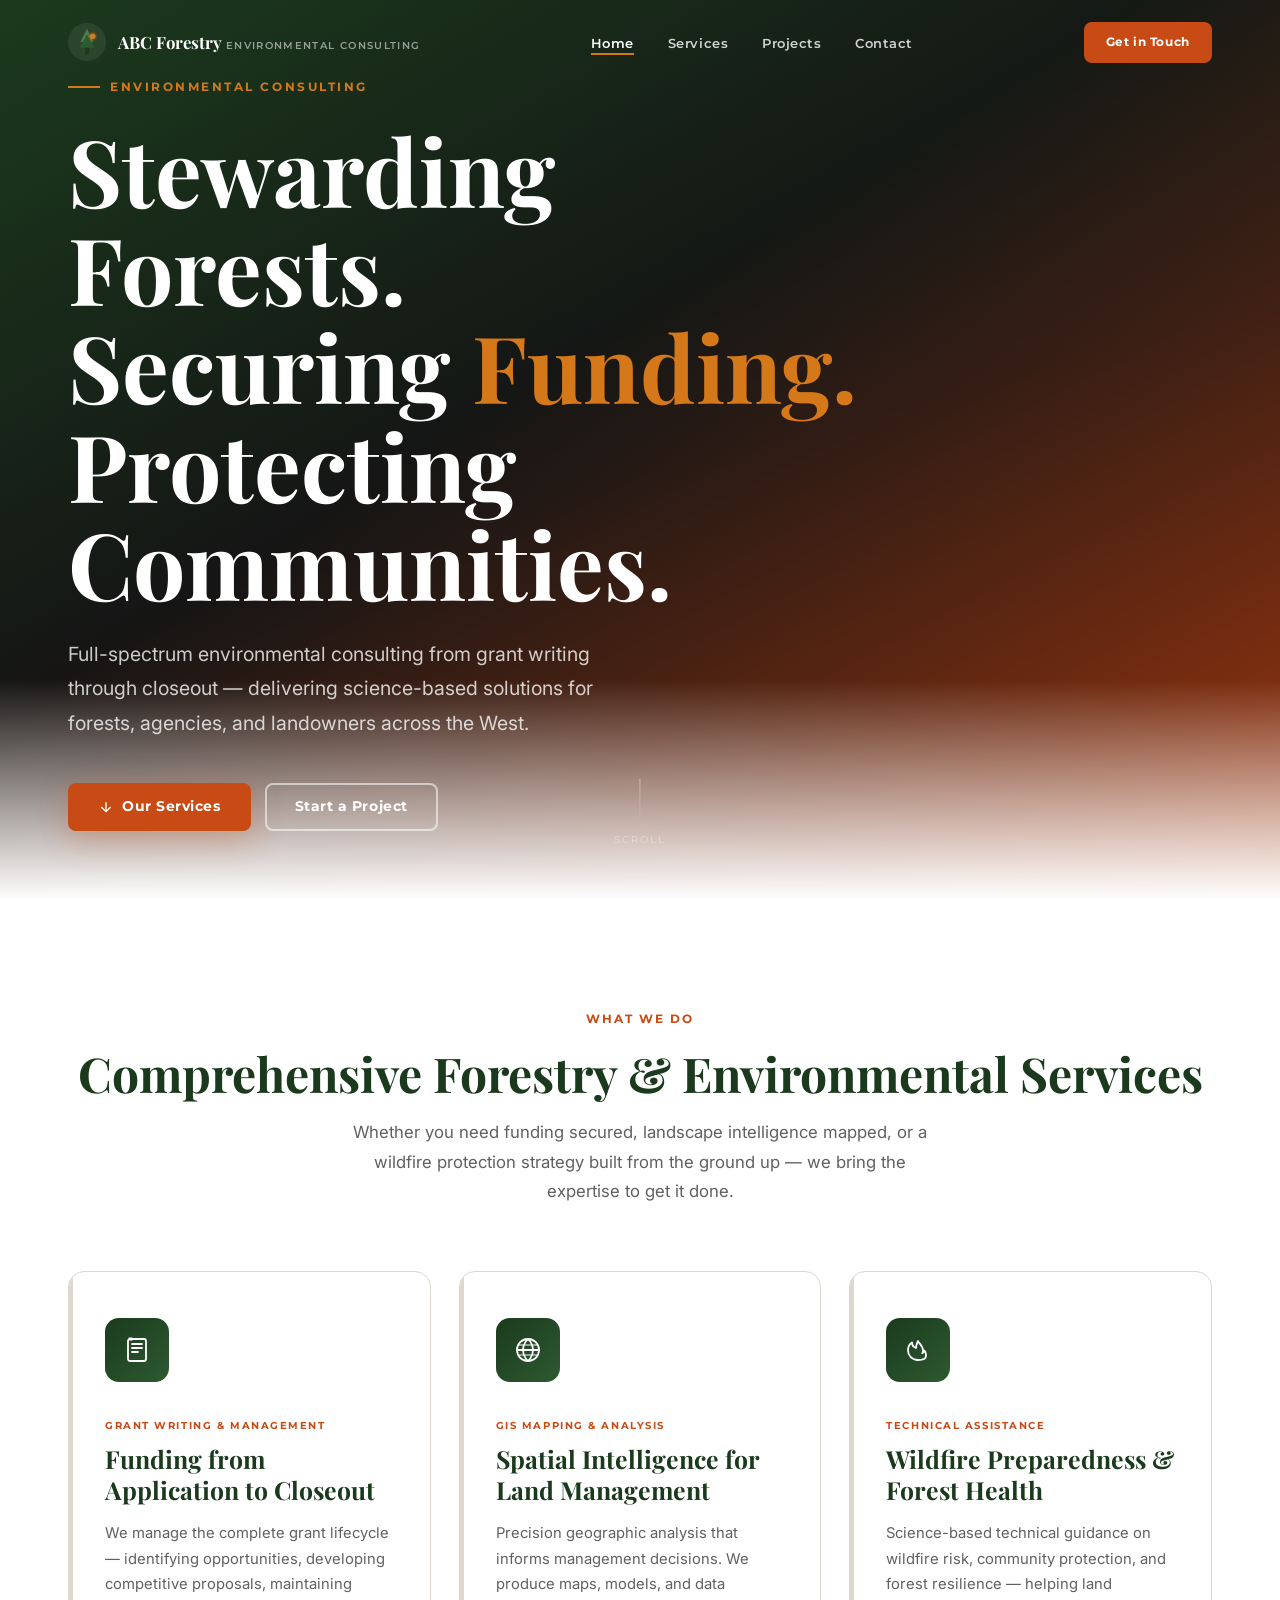
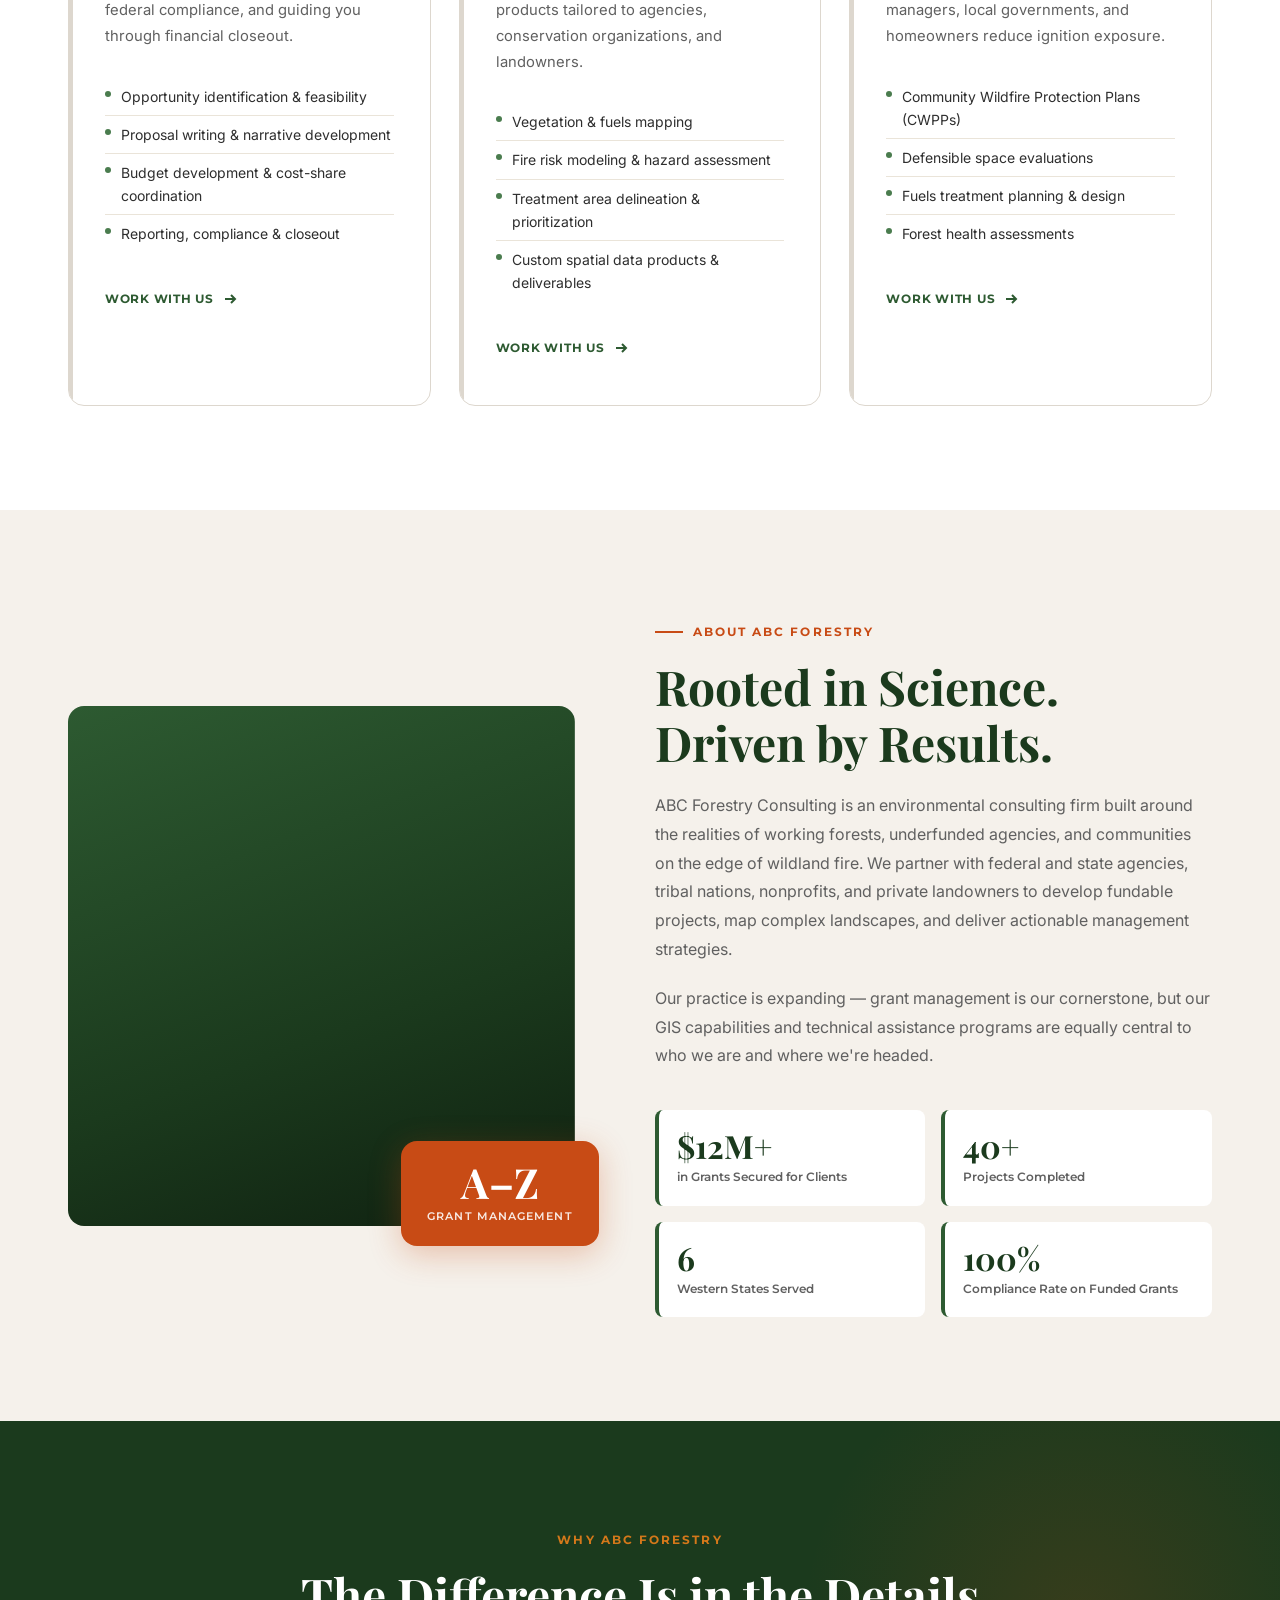
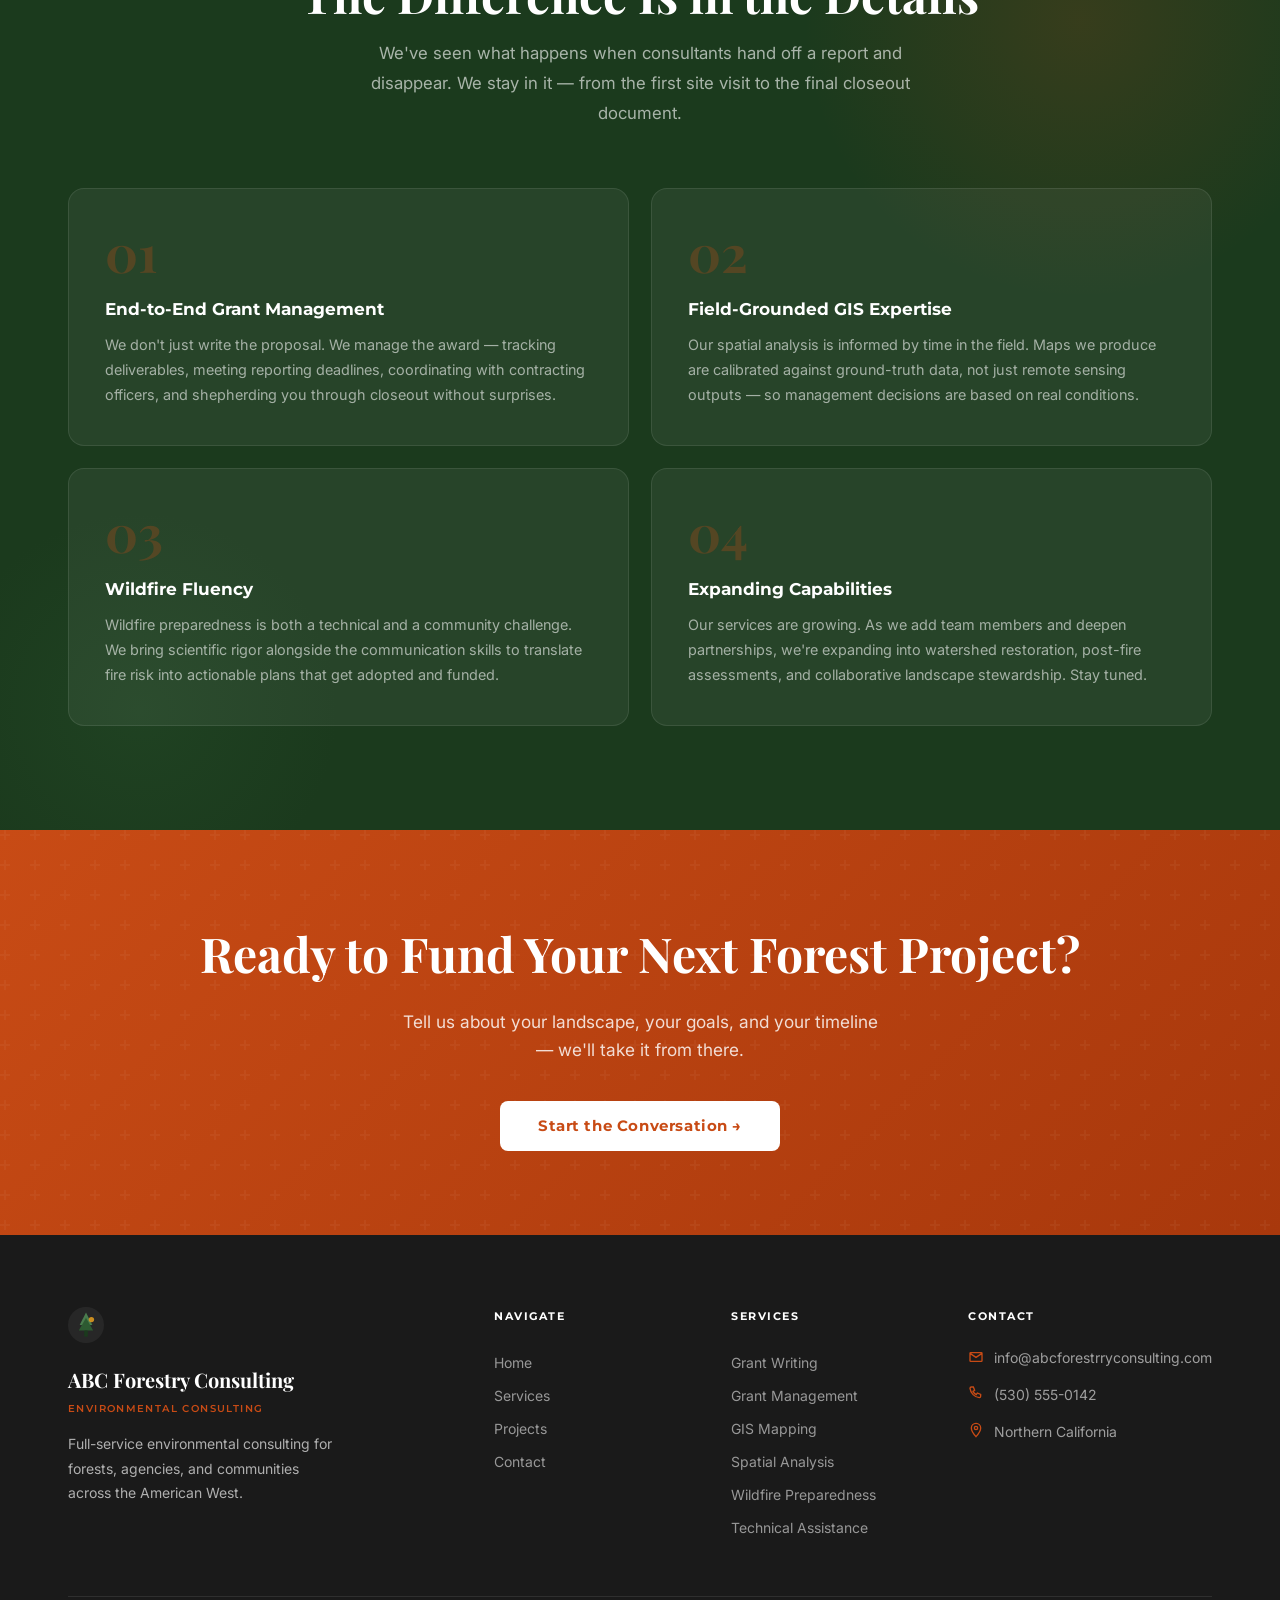
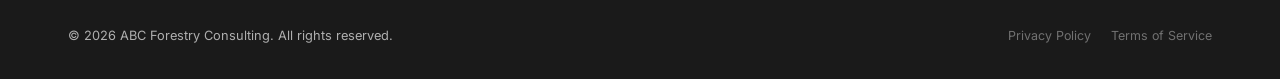
==== index.html @ c1113926 "Initial commit" ====
<!DOCTYPE html>
<html lang="en">
<head>
  <meta charset="UTF-8" />
  <meta name="viewport" content="width=device-width, initial-scale=1.0" />
  <title>ABC Forestry Consulting — Environmental Consulting & Grant Management</title>
  <meta name="description" content="Full-service environmental consulting specializing in grant writing and management, GIS mapping and analysis, and wildfire technical assistance." />
  <link rel="preconnect" href="https://fonts.googleapis.com" />
  <link rel="preconnect" href="https://fonts.gstatic.com" crossorigin />
  <link href="https://fonts.googleapis.com/css2?family=Playfair+Display:wght@700&family=Montserrat:wght@500;600;700&family=Inter:wght@400;500;600&display=swap" rel="stylesheet" />
  <link rel="stylesheet" href="css/styles.css" />
</head>
<body>

<!-- ===== NAVIGATION ===================================== -->
<nav class="nav" role="navigation" aria-label="Main navigation">
  <div class="container nav__inner">
    <a href="index.html" class="nav__logo" aria-label="ABC Forestry Consulting home">
      <svg class="nav__logo-icon" viewBox="0 0 40 40" fill="none" xmlns="http://www.w3.org/2000/svg" aria-hidden="true">
        <circle cx="20" cy="20" r="20" fill="rgba(255,255,255,0.08)"/>
        <!-- Tree -->
        <polygon points="20,6 27,20 13,20" fill="#4A7C4E"/>
        <polygon points="20,12 28,26 12,26" fill="#2D5A31"/>
        <rect x="18" y="26" width="4" height="7" rx="1" fill="#1B3A1D"/>
        <!-- Ember glow -->
        <circle cx="26" cy="14" r="3" fill="#E8A020" opacity="0.85"/>
        <circle cx="26" cy="14" r="5" fill="#C84B15" opacity="0.25"/>
      </svg>
      <div class="nav__logo-text">
        <span class="nav__logo-name">ABC Forestry</span>
        <span class="nav__logo-sub">Environmental Consulting</span>
      </div>
    </a>

    <ul class="nav__links" role="list">
      <li><a href="index.html" class="nav__link">Home</a></li>
      <li><a href="#services" class="nav__link">Services</a></li>
      <li><a href="projects.html" class="nav__link">Projects</a></li>
      <li><a href="contact.html" class="nav__link">Contact</a></li>
    </ul>

    <a href="contact.html" class="nav__cta">Get in Touch</a>

    <button class="nav__toggle" aria-label="Open menu" aria-expanded="false">
      <span></span><span></span><span></span>
    </button>
  </div>
</nav>

<!-- Mobile nav overlay -->
<div class="nav__mobile" role="dialog" aria-label="Mobile navigation">
  <button class="nav__mobile-close" aria-label="Close menu">&times;</button>
  <a href="index.html" class="nav__mobile-link">Home</a>
  <a href="#services" class="nav__mobile-link">Services</a>
  <a href="projects.html" class="nav__mobile-link">Projects</a>
  <a href="contact.html" class="nav__mobile-link">Contact</a>
  <a href="contact.html" class="btn btn-primary" style="margin-top:16px">Get in Touch</a>
</div>

<!-- ===== HERO =========================================== -->
<section class="hero" aria-label="Hero banner">
  <!--
    HERO IMAGE: Add your photo by updating .hero__bg in styles.css:
    background: linear-gradient(...overlay...), url('images/hero.jpg');
    background-size: cover; background-position: center;
  -->
  <div class="hero__bg" aria-hidden="true"></div>
  <div class="hero__particles" aria-hidden="true"></div>

  <div class="container">
    <div class="hero__content">
      <div class="hero__eyebrow">Environmental Consulting</div>
      <h1 class="hero__title">
        Stewarding Forests.<br>
        Securing <em>Funding.</em><br>
        Protecting Communities.
      </h1>
      <p class="hero__subtitle">
        Full-spectrum environmental consulting from grant writing through closeout — delivering science-based solutions for forests, agencies, and landowners across the West.
      </p>
      <div class="hero__actions">
        <a href="#services" class="btn btn-primary">
          <svg width="16" height="16" fill="none" stroke="currentColor" stroke-width="2" viewBox="0 0 24 24" aria-hidden="true"><path d="M12 5v14M5 12l7 7 7-7"/></svg>
          Our Services
        </a>
        <a href="contact.html" class="btn btn-ghost">Start a Project</a>
      </div>
    </div>
  </div>

  <div class="hero__fade" aria-hidden="true"></div>
  <div class="hero__scroll-hint" aria-hidden="true">
    <div class="hero__scroll-line"></div>
    Scroll
  </div>
</section>

<!-- ===== SERVICES ======================================= -->
<section class="services" id="services">
  <div class="container">
    <div class="services__header reveal">
      <div class="section-label">What We Do</div>
      <h2 class="section-title">Comprehensive Forestry &amp; Environmental Services</h2>
      <p class="section-subtitle">
        Whether you need funding secured, landscape intelligence mapped, or a wildfire protection strategy built from the ground up — we bring the expertise to get it done.
      </p>
    </div>

    <div class="services__grid">

      <!-- Card 1: Grant Writing -->
      <article class="service-card reveal reveal-d1">
        <div class="service-card__icon-wrap" aria-hidden="true">
          <!-- Document / scroll icon -->
          <svg viewBox="0 0 28 28" fill="none" stroke="currentColor" stroke-width="1.8" stroke-linecap="round" stroke-linejoin="round">
            <rect x="5" y="3" width="18" height="22" rx="2"/>
            <path d="M9 8h10M9 12h10M9 16h6"/>
            <path d="M5 3c0-1.1.9-2 2-2h2l2 2-2 2H7a2 2 0 01-2-2z" fill="currentColor" stroke="none" opacity="0.5"/>
          </svg>
        </div>
        <div class="service-card__tag">Grant Writing &amp; Management</div>
        <h3 class="service-card__title">Funding from Application to Closeout</h3>
        <p class="service-card__desc">
          We manage the complete grant lifecycle — identifying opportunities, developing competitive proposals, maintaining federal compliance, and guiding you through financial closeout.
        </p>
        <ul class="service-card__list" aria-label="Service capabilities">
          <li class="service-card__item"><span class="service-card__dot" aria-hidden="true"></span>Opportunity identification &amp; feasibility</li>
          <li class="service-card__item"><span class="service-card__dot" aria-hidden="true"></span>Proposal writing &amp; narrative development</li>
          <li class="service-card__item"><span class="service-card__dot" aria-hidden="true"></span>Budget development &amp; cost-share coordination</li>
          <li class="service-card__item"><span class="service-card__dot" aria-hidden="true"></span>Reporting, compliance &amp; closeout</li>
        </ul>
        <a href="contact.html" class="service-card__cta">
          Work With Us
          <svg viewBox="0 0 16 16" fill="none" stroke="currentColor" stroke-width="2" aria-hidden="true"><path d="M3 8h10M9 4l4 4-4 4"/></svg>
        </a>
      </article>

      <!-- Card 2: GIS Mapping -->
      <article class="service-card reveal reveal-d2">
        <div class="service-card__icon-wrap" aria-hidden="true">
          <!-- Map/globe icon -->
          <svg viewBox="0 0 28 28" fill="none" stroke="currentColor" stroke-width="1.8" stroke-linecap="round" stroke-linejoin="round">
            <circle cx="14" cy="14" r="11"/>
            <path d="M14 3c0 0-5 4-5 11s5 11 5 11M14 3c0 0 5 4 5 11s-5 11-5 11"/>
            <path d="M3 14h22"/>
            <path d="M4.5 9h19M4.5 19h19" opacity="0.5"/>
          </svg>
        </div>
        <div class="service-card__tag">GIS Mapping &amp; Analysis</div>
        <h3 class="service-card__title">Spatial Intelligence for Land Management</h3>
        <p class="service-card__desc">
          Precision geographic analysis that informs management decisions. We produce maps, models, and data products tailored to agencies, conservation organizations, and landowners.
        </p>
        <ul class="service-card__list" aria-label="Service capabilities">
          <li class="service-card__item"><span class="service-card__dot" aria-hidden="true"></span>Vegetation &amp; fuels mapping</li>
          <li class="service-card__item"><span class="service-card__dot" aria-hidden="true"></span>Fire risk modeling &amp; hazard assessment</li>
          <li class="service-card__item"><span class="service-card__dot" aria-hidden="true"></span>Treatment area delineation &amp; prioritization</li>
          <li class="service-card__item"><span class="service-card__dot" aria-hidden="true"></span>Custom spatial data products &amp; deliverables</li>
        </ul>
        <a href="contact.html" class="service-card__cta">
          Work With Us
          <svg viewBox="0 0 16 16" fill="none" stroke="currentColor" stroke-width="2" aria-hidden="true"><path d="M3 8h10M9 4l4 4-4 4"/></svg>
        </a>
      </article>

      <!-- Card 3: Technical Assistance -->
      <article class="service-card reveal reveal-d3">
        <div class="service-card__icon-wrap" aria-hidden="true">
          <!-- Flame / shield icon -->
          <svg viewBox="0 0 28 28" fill="none" stroke="currentColor" stroke-width="1.8" stroke-linecap="round" stroke-linejoin="round">
            <path d="M14 24C8 24 4 19.5 4 14.5 4 9 8 6.5 8 6.5c0 0 0 4 4 5.5 0-3 2-7 2-7 1 2.5 5 5 5 9.5 0 1-.3 2-.7 2.8C19.8 16.4 20 15.3 20 14.5c0 0 2 1 2 5.5 0 2-2.5 4-8 4z"/>
          </svg>
        </div>
        <div class="service-card__tag">Technical Assistance</div>
        <h3 class="service-card__title">Wildfire Preparedness &amp; Forest Health</h3>
        <p class="service-card__desc">
          Science-based technical guidance on wildfire risk, community protection, and forest resilience — helping land managers, local governments, and homeowners reduce ignition exposure.
        </p>
        <ul class="service-card__list" aria-label="Service capabilities">
          <li class="service-card__item"><span class="service-card__dot" aria-hidden="true"></span>Community Wildfire Protection Plans (CWPPs)</li>
          <li class="service-card__item"><span class="service-card__dot" aria-hidden="true"></span>Defensible space evaluations</li>
          <li class="service-card__item"><span class="service-card__dot" aria-hidden="true"></span>Fuels treatment planning &amp; design</li>
          <li class="service-card__item"><span class="service-card__dot" aria-hidden="true"></span>Forest health assessments</li>
        </ul>
        <a href="contact.html" class="service-card__cta">
          Work With Us
          <svg viewBox="0 0 16 16" fill="none" stroke="currentColor" stroke-width="2" aria-hidden="true"><path d="M3 8h10M9 4l4 4-4 4"/></svg>
        </a>
      </article>

    </div>
  </div>
</section>

<!-- ===== ABOUT ========================================== -->
<section class="about" id="about">
  <div class="container">
    <div class="about__inner">

      <div class="about__image-wrap reveal">
        <div class="about__image">
          <!--
            Replace .about__img-bg background with your image:
            background-image: url('images/about-forest.jpg');
          -->
          <div class="about__img-bg"></div>
        </div>
        <div class="about__badge">
          <span class="about__badge-num">A–Z</span>
          <span class="about__badge-lbl">Grant Management</span>
        </div>
      </div>

      <div class="about__text reveal reveal-d1">
        <div class="section-label">About ABC Forestry</div>
        <h2 class="section-title">Rooted in Science.<br>Driven by Results.</h2>
        <p class="about__body">
          ABC Forestry Consulting is an environmental consulting firm built around the realities of working forests, underfunded agencies, and communities on the edge of wildland fire. We partner with federal and state agencies, tribal nations, nonprofits, and private landowners to develop fundable projects, map complex landscapes, and deliver actionable management strategies.
        </p>
        <p class="about__body" style="margin-top: -16px;">
          Our practice is expanding — grant management is our cornerstone, but our GIS capabilities and technical assistance programs are equally central to who we are and where we're headed.
        </p>

        <div class="about__stats">
          <div class="about__stat">
            <div class="about__stat-num">$12M+</div>
            <div class="about__stat-lbl">in Grants Secured for Clients</div>
          </div>
          <div class="about__stat">
            <div class="about__stat-num">40+</div>
            <div class="about__stat-lbl">Projects Completed</div>
          </div>
          <div class="about__stat">
            <div class="about__stat-num">6</div>
            <div class="about__stat-lbl">Western States Served</div>
          </div>
          <div class="about__stat">
            <div class="about__stat-num">100%</div>
            <div class="about__stat-lbl">Compliance Rate on Funded Grants</div>
          </div>
        </div>
      </div>

    </div>
  </div>
</section>

<!-- ===== WHY CHOOSE US =================================== -->
<section class="why-us">
  <div class="container">
    <div class="why-us__header reveal">
      <div class="section-label">Why ABC Forestry</div>
      <h2 class="section-title">The Difference Is in the Details</h2>
      <p class="section-subtitle">
        We've seen what happens when consultants hand off a report and disappear. We stay in it — from the first site visit to the final closeout document.
      </p>
    </div>

    <div class="why-us__grid">
      <div class="why-card reveal reveal-d1">
        <div class="why-card__num">01</div>
        <h3 class="why-card__title">End-to-End Grant Management</h3>
        <p class="why-card__desc">
          We don't just write the proposal. We manage the award — tracking deliverables, meeting reporting deadlines, coordinating with contracting officers, and shepherding you through closeout without surprises.
        </p>
      </div>
      <div class="why-card reveal reveal-d2">
        <div class="why-card__num">02</div>
        <h3 class="why-card__title">Field-Grounded GIS Expertise</h3>
        <p class="why-card__desc">
          Our spatial analysis is informed by time in the field. Maps we produce are calibrated against ground-truth data, not just remote sensing outputs — so management decisions are based on real conditions.
        </p>
      </div>
      <div class="why-card reveal reveal-d1" style="transition-delay: 0.22s;">
        <div class="why-card__num">03</div>
        <h3 class="why-card__title">Wildfire Fluency</h3>
        <p class="why-card__desc">
          Wildfire preparedness is both a technical and a community challenge. We bring scientific rigor alongside the communication skills to translate fire risk into actionable plans that get adopted and funded.
        </p>
      </div>
      <div class="why-card reveal reveal-d2" style="transition-delay: 0.32s;">
        <div class="why-card__num">04</div>
        <h3 class="why-card__title">Expanding Capabilities</h3>
        <p class="why-card__desc">
          Our services are growing. As we add team members and deepen partnerships, we're expanding into watershed restoration, post-fire assessments, and collaborative landscape stewardship. Stay tuned.
        </p>
      </div>
    </div>
  </div>
</section>

<!-- ===== CTA BANNER ===================================== -->
<section class="cta-banner">
  <div class="container cta-banner__content">
    <h2 class="cta-banner__title">Ready to Fund Your Next Forest Project?</h2>
    <p class="cta-banner__sub">Tell us about your landscape, your goals, and your timeline — we'll take it from there.</p>
    <a href="contact.html" class="btn">Start the Conversation &rarr;</a>
  </div>
</section>

<!-- ===== FOOTER ========================================= -->
<footer class="footer">
  <div class="container">
    <div class="footer__grid">

      <div>
        <svg width="36" height="36" viewBox="0 0 40 40" fill="none" xmlns="http://www.w3.org/2000/svg" aria-hidden="true">
          <circle cx="20" cy="20" r="20" fill="rgba(255,255,255,0.06)"/>
          <polygon points="20,6 27,20 13,20" fill="#4A7C4E"/>
          <polygon points="20,12 28,26 12,26" fill="#2D5A31"/>
          <rect x="18" y="26" width="4" height="7" rx="1" fill="#1B3A1D"/>
          <circle cx="26" cy="14" r="3" fill="#E8A020" opacity="0.85"/>
        </svg>
        <div class="footer__brand-name">ABC Forestry Consulting</div>
        <div class="footer__brand-sub">Environmental Consulting</div>
        <p class="footer__brand-desc">
          Full-service environmental consulting for forests, agencies, and communities across the American West.
        </p>
      </div>

      <div>
        <div class="footer__col-title">Navigate</div>
        <a href="index.html" class="footer__link">Home</a>
        <a href="#services" class="footer__link">Services</a>
        <a href="projects.html" class="footer__link">Projects</a>
        <a href="contact.html" class="footer__link">Contact</a>
      </div>

      <div>
        <div class="footer__col-title">Services</div>
        <a href="contact.html" class="footer__link">Grant Writing</a>
        <a href="contact.html" class="footer__link">Grant Management</a>
        <a href="contact.html" class="footer__link">GIS Mapping</a>
        <a href="contact.html" class="footer__link">Spatial Analysis</a>
        <a href="contact.html" class="footer__link">Wildfire Preparedness</a>
        <a href="contact.html" class="footer__link">Technical Assistance</a>
      </div>

      <div>
        <div class="footer__col-title">Contact</div>
        <div class="footer__contact-item">
          <svg class="footer__contact-icon" fill="none" stroke="currentColor" stroke-width="2" viewBox="0 0 24 24" aria-hidden="true"><path d="M3 8l9 6 9-6M3 8v11a1 1 0 001 1h16a1 1 0 001-1V8M3 8a1 1 0 011-1h16a1 1 0 011 1"/></svg>
          info@abcforestrryconsulting.com
        </div>
        <div class="footer__contact-item">
          <svg class="footer__contact-icon" fill="none" stroke="currentColor" stroke-width="2" viewBox="0 0 24 24" aria-hidden="true"><path d="M3 5a2 2 0 012-2h3l2 5-2.5 1.5a11 11 0 005 5L14 12l5 2v3a2 2 0 01-2 2A16 16 0 013 5z"/></svg>
          (530) 555-0142
        </div>
        <div class="footer__contact-item">
          <svg class="footer__contact-icon" fill="none" stroke="currentColor" stroke-width="2" viewBox="0 0 24 24" aria-hidden="true"><path d="M12 2C8.13 2 5 5.13 5 9c0 5.25 7 13 7 13s7-7.75 7-13c0-3.87-3.13-7-7-7z"/><circle cx="12" cy="9" r="2.5"/></svg>
          Northern California
        </div>
      </div>

    </div>

    <div class="footer__bottom">
      <p class="footer__copy">&copy; 2026 ABC Forestry Consulting. All rights reserved.</p>
      <div class="footer__legal">
        <a href="#" class="footer__legal-link">Privacy Policy</a>
        <a href="#" class="footer__legal-link">Terms of Service</a>
      </div>
    </div>
  </div>
</footer>

<script src="js/main.js"></script>
</body>
</html>
---- css/styles.css ----
/* ============================================================
   ABC Forestry Consulting — Stylesheet
   ============================================================ */

/* === VARIABLES ============================================= */
:root {
  --forest-deep:   #1B3A1D;
  --forest-mid:    #2D5A31;
  --forest-light:  #4A7C4E;
  --ember:         #C84B15;
  --amber:         #D4781A;
  --gold:          #E8A020;
  --smoke:         #F5F1EB;
  --ash:           #EAE4D9;
  --white:         #FFFFFF;
  --charcoal:      #1A1A1A;
  --gray-dark:     #2E2E2E;
  --gray-mid:      #606060;
  --gray-light:    #A0A0A0;
  --border:        #DDD7CE;

  --font-display:  'Playfair Display', Georgia, serif;
  --font-sans:     'Montserrat', system-ui, sans-serif;
  --font-body:     'Inter', system-ui, sans-serif;

  --ease:          cubic-bezier(0.4, 0, 0.2, 1);
  --t:             0.32s;
  --t-slow:        0.62s;

  --shadow-sm:     0 2px 8px rgba(0,0,0,0.07);
  --shadow-md:     0 8px 28px rgba(0,0,0,0.11);
  --shadow-lg:     0 20px 56px rgba(0,0,0,0.16);
  --shadow-ember:  0 8px 32px rgba(200,75,21,0.30);

  --max-width:     1200px;
  --radius:        8px;
  --radius-lg:     16px;
  --section-gap:   104px;
}

/* === RESET ================================================= */
*, *::before, *::after { box-sizing: border-box; margin: 0; padding: 0; }
html { scroll-behavior: smooth; font-size: 16px; }
body {
  font-family: var(--font-body);
  color: var(--gray-dark);
  background: var(--white);
  line-height: 1.65;
  -webkit-font-smoothing: antialiased;
}
img  { display: block; max-width: 100%; height: auto; }
a    { color: inherit; text-decoration: none; }
ul   { list-style: none; }
button { font-family: inherit; }

/* === LAYOUT ================================================ */
.container {
  width: 100%;
  max-width: var(--max-width);
  margin: 0 auto;
  padding: 0 28px;
}

/* === TYPE UTILITIES ======================================== */
.section-label {
  display: inline-flex;
  align-items: center;
  gap: 10px;
  font-family: var(--font-sans);
  font-size: 0.72rem;
  font-weight: 700;
  letter-spacing: 0.18em;
  text-transform: uppercase;
  color: var(--ember);
  margin-bottom: 16px;
}
.section-label::before {
  content: '';
  display: block;
  width: 28px;
  height: 2px;
  background: var(--ember);
  flex-shrink: 0;
}

.section-title {
  font-family: var(--font-display);
  font-size: clamp(2rem, 3.8vw, 3rem);
  font-weight: 700;
  color: var(--forest-deep);
  line-height: 1.18;
}

.section-subtitle {
  font-size: 1.05rem;
  color: var(--gray-mid);
  max-width: 580px;
  margin-top: 16px;
  line-height: 1.78;
}

/* === BUTTONS =============================================== */
.btn {
  display: inline-flex;
  align-items: center;
  gap: 8px;
  padding: 14px 28px;
  border-radius: var(--radius);
  font-family: var(--font-sans);
  font-size: 0.85rem;
  font-weight: 700;
  letter-spacing: 0.04em;
  cursor: pointer;
  border: 2px solid transparent;
  transition: all var(--t) var(--ease);
  line-height: 1;
}
.btn-primary {
  background: var(--ember);
  color: var(--white);
  box-shadow: var(--shadow-ember);
}
.btn-primary:hover {
  background: #A83A10;
  transform: translateY(-2px);
  box-shadow: 0 14px 40px rgba(200,75,21,0.38);
}
.btn-ghost {
  background: transparent;
  color: var(--white);
  border-color: rgba(255,255,255,0.55);
}
.btn-ghost:hover {
  background: rgba(255,255,255,0.12);
  border-color: var(--white);
}
.btn-forest {
  background: var(--forest-deep);
  color: var(--white);
}
.btn-forest:hover {
  background: var(--ember);
  transform: translateY(-2px);
  box-shadow: var(--shadow-ember);
}

/* === NAVIGATION ============================================ */
.nav {
  position: fixed;
  top: 0; left: 0; right: 0;
  z-index: 1000;
  padding: 22px 0;
  transition: all var(--t) var(--ease);
}
.nav.scrolled {
  background: rgba(27, 58, 29, 0.97);
  backdrop-filter: blur(14px);
  -webkit-backdrop-filter: blur(14px);
  padding: 14px 0;
  box-shadow: 0 4px 24px rgba(0,0,0,0.22);
}

.nav__inner {
  display: flex;
  align-items: center;
  justify-content: space-between;
}

.nav__logo {
  display: flex;
  align-items: center;
  gap: 12px;
  flex-shrink: 0;
}
.nav__logo-icon {
  width: 38px;
  height: 38px;
  flex-shrink: 0;
}
.nav__logo-text { line-height: 1.1; }
.nav__logo-name {
  font-family: var(--font-display);
  font-size: 1.05rem;
  font-weight: 700;
  color: var(--white);
}
.nav__logo-sub {
  font-family: var(--font-sans);
  font-size: 0.6rem;
  font-weight: 600;
  letter-spacing: 0.14em;
  text-transform: uppercase;
  color: rgba(255,255,255,0.55);
}

.nav__links {
  display: flex;
  align-items: center;
  gap: 34px;
}
.nav__link {
  font-family: var(--font-sans);
  font-size: 0.82rem;
  font-weight: 600;
  color: rgba(255,255,255,0.80);
  letter-spacing: 0.04em;
  position: relative;
  transition: color var(--t) var(--ease);
}
.nav__link::after {
  content: '';
  position: absolute;
  bottom: -4px;
  left: 0;
  width: 0;
  height: 2px;
  background: var(--amber);
  transition: width var(--t) var(--ease);
}
.nav__link:hover { color: var(--white); }
.nav__link:hover::after { width: 100%; }
.nav__link.active { color: var(--white); }
.nav__link.active::after { width: 100%; }

.nav__cta {
  background: var(--ember);
  color: var(--white);
  padding: 10px 22px;
  border-radius: var(--radius);
  font-family: var(--font-sans);
  font-size: 0.78rem;
  font-weight: 700;
  letter-spacing: 0.05em;
  transition: all var(--t) var(--ease);
}
.nav__cta:hover {
  background: var(--amber);
  transform: translateY(-1px);
}

.nav__toggle {
  display: none;
  flex-direction: column;
  gap: 5px;
  cursor: pointer;
  padding: 6px;
  background: none;
  border: none;
}
.nav__toggle span {
  display: block;
  width: 24px; height: 2px;
  background: var(--white);
  border-radius: 2px;
  transition: all var(--t) var(--ease);
}

/* Mobile nav overlay */
.nav__mobile {
  display: none;
  position: fixed;
  inset: 0;
  background: var(--forest-deep);
  z-index: 999;
  flex-direction: column;
  align-items: center;
  justify-content: center;
  gap: 36px;
}
.nav__mobile.open { display: flex; }
.nav__mobile-link {
  font-family: var(--font-display);
  font-size: 2.2rem;
  font-weight: 700;
  color: var(--white);
  transition: color var(--t) var(--ease);
}
.nav__mobile-link:hover { color: var(--amber); }
.nav__mobile-close {
  position: absolute;
  top: 24px; right: 28px;
  background: none; border: none;
  color: var(--white);
  font-size: 2.2rem;
  line-height: 1;
  cursor: pointer;
  transition: color var(--t) var(--ease);
}
.nav__mobile-close:hover { color: var(--amber); }

/* === HERO ================================================== */
.hero {
  position: relative;
  min-height: 100vh;
  display: flex;
  align-items: center;
  overflow: hidden;
}

.hero__bg {
  position: absolute;
  inset: 0;
  /* Replace the second background with url('images/hero.jpg') */
  background:
    linear-gradient(
      148deg,
      rgba(27, 58, 29, 0.91) 0%,
      rgba(18, 18, 18, 0.72) 42%,
      rgba(180, 60, 14, 0.68) 100%
    ),
    linear-gradient(165deg, #1B3A1D 0%, #1C1C1C 52%, #7A2A0A 100%);
  background-size: cover;
  background-position: center;
}

.hero__particles {
  position: absolute;
  inset: 0;
  pointer-events: none;
  overflow: hidden;
}

.particle {
  position: absolute;
  border-radius: 50%;
  background: radial-gradient(circle, var(--gold), var(--ember));
  animation: float-ember linear infinite;
  opacity: 0;
  bottom: -20px;
}
@keyframes float-ember {
  0%   { transform: translateY(0) translateX(0) scale(1);   opacity: 0; }
  8%   { opacity: 0.9; }
  50%  { transform: translateY(-50vh) translateX(40px) scale(0.7); opacity: 0.6; }
  100% { transform: translateY(-105vh) translateX(80px) scale(0.2); opacity: 0; }
}

.hero__fade {
  position: absolute;
  bottom: 0; left: 0; right: 0;
  height: 220px;
  background: linear-gradient(to top, var(--white), transparent);
  pointer-events: none;
}

.hero__content {
  position: relative;
  z-index: 1;
  max-width: 820px;
}

.hero__eyebrow {
  display: inline-flex;
  align-items: center;
  gap: 10px;
  font-family: var(--font-sans);
  font-size: 0.72rem;
  font-weight: 700;
  letter-spacing: 0.22em;
  text-transform: uppercase;
  color: var(--amber);
  margin-bottom: 24px;
  animation: fadeUp 0.9s var(--ease) 0.15s both;
}
.hero__eyebrow::before {
  content: '';
  display: block;
  width: 32px; height: 2px;
  background: var(--amber);
}

.hero__title {
  font-family: var(--font-display);
  font-size: clamp(3rem, 7.5vw, 5.8rem);
  font-weight: 700;
  color: var(--white);
  line-height: 1.06;
  margin-bottom: 24px;
  animation: fadeUp 0.9s var(--ease) 0.3s both;
}
.hero__title em {
  font-style: normal;
  color: var(--amber);
}

.hero__subtitle {
  font-size: clamp(1rem, 2vw, 1.22rem);
  color: rgba(255,255,255,0.78);
  max-width: 560px;
  line-height: 1.78;
  margin-bottom: 42px;
  animation: fadeUp 0.9s var(--ease) 0.45s both;
}

.hero__actions {
  display: flex;
  gap: 14px;
  flex-wrap: wrap;
  animation: fadeUp 0.9s var(--ease) 0.6s both;
}

.hero__scroll-hint {
  position: absolute;
  bottom: 52px;
  left: 50%;
  transform: translateX(-50%);
  z-index: 1;
  display: flex;
  flex-direction: column;
  align-items: center;
  gap: 8px;
  color: rgba(255,255,255,0.4);
  font-family: var(--font-sans);
  font-size: 0.65rem;
  letter-spacing: 0.18em;
  text-transform: uppercase;
  animation: scrollPulse 2.2s ease-in-out infinite;
}
.hero__scroll-line {
  width: 1px; height: 44px;
  background: linear-gradient(to bottom, rgba(255,255,255,0.45), transparent);
}
@keyframes scrollPulse {
  0%, 100% { transform: translateX(-50%) translateY(0); opacity: 0.5; }
  50%       { transform: translateX(-50%) translateY(7px); opacity: 1; }
}

/* === SERVICES ============================================== */
.services {
  padding: var(--section-gap) 0;
  background: var(--white);
}

.services__header {
  text-align: center;
  margin-bottom: 64px;
}
.services__header .section-label { justify-content: center; }
.services__header .section-label::before { display: none; }
.services__header .section-subtitle { margin: 16px auto 0; }

.services__grid {
  display: grid;
  grid-template-columns: repeat(3, 1fr);
  gap: 28px;
}

.service-card {
  position: relative;
  background: var(--white);
  border: 1px solid var(--border);
  border-radius: var(--radius-lg);
  padding: 46px 36px;
  overflow: hidden;
  transition: transform var(--t-slow) var(--ease),
              box-shadow var(--t-slow) var(--ease),
              border-color var(--t) var(--ease);
}

/* Left accent bar */
.service-card::before {
  content: '';
  position: absolute;
  top: 0; left: 0;
  width: 4px; height: 100%;
  background: var(--border);
  transition: background var(--t) var(--ease);
}
/* Background wash on hover */
.service-card::after {
  content: '';
  position: absolute;
  inset: 0;
  background: linear-gradient(140deg, rgba(27,58,29,0.03) 0%, rgba(200,75,21,0.025) 100%);
  opacity: 0;
  transition: opacity var(--t) var(--ease);
}

.service-card:hover {
  transform: translateY(-10px);
  box-shadow: var(--shadow-lg);
  border-color: rgba(200, 75, 21, 0.18);
}
.service-card:hover::before { background: var(--ember); }
.service-card:hover::after  { opacity: 1; }

.service-card__icon-wrap {
  position: relative;
  z-index: 1;
  width: 64px; height: 64px;
  border-radius: 14px;
  background: linear-gradient(135deg, var(--forest-deep), var(--forest-mid));
  display: flex;
  align-items: center;
  justify-content: center;
  margin-bottom: 28px;
  transition: background var(--t) var(--ease), transform var(--t) var(--ease);
}
.service-card:hover .service-card__icon-wrap {
  background: linear-gradient(135deg, var(--ember), var(--amber));
  transform: scale(1.06);
}
.service-card__icon-wrap svg {
  width: 28px; height: 28px;
  color: var(--white);
}

.service-card__tag {
  position: relative; z-index: 1;
  display: inline-block;
  font-family: var(--font-sans);
  font-size: 0.65rem;
  font-weight: 700;
  letter-spacing: 0.15em;
  text-transform: uppercase;
  color: var(--ember);
  margin-bottom: 10px;
}

.service-card__title {
  position: relative; z-index: 1;
  font-family: var(--font-display);
  font-size: 1.55rem;
  font-weight: 700;
  color: var(--forest-deep);
  line-height: 1.22;
  margin-bottom: 16px;
  transition: color var(--t) var(--ease);
}

.service-card__desc {
  position: relative; z-index: 1;
  font-size: 0.925rem;
  color: var(--gray-mid);
  line-height: 1.74;
  margin-bottom: 28px;
}

.service-card__list {
  position: relative; z-index: 1;
  margin-bottom: 32px;
}
.service-card__item {
  display: flex;
  align-items: flex-start;
  gap: 10px;
  font-size: 0.875rem;
  color: var(--gray-dark);
  padding: 7px 0;
  border-bottom: 1px solid var(--ash);
}
.service-card__item:last-child { border-bottom: none; }
.service-card__dot {
  width: 6px; height: 6px;
  min-width: 6px;
  border-radius: 50%;
  background: var(--forest-light);
  margin-top: 6px;
  transition: background var(--t) var(--ease);
}
.service-card:hover .service-card__dot { background: var(--ember); }

.service-card__cta {
  position: relative; z-index: 1;
  display: inline-flex;
  align-items: center;
  gap: 8px;
  font-family: var(--font-sans);
  font-size: 0.78rem;
  font-weight: 700;
  letter-spacing: 0.06em;
  text-transform: uppercase;
  color: var(--forest-mid);
  transition: color var(--t) var(--ease), gap var(--t) var(--ease);
}
.service-card__cta svg {
  width: 16px; height: 16px;
  transition: transform var(--t) var(--ease);
}
.service-card:hover .service-card__cta { color: var(--ember); gap: 13px; }
.service-card:hover .service-card__cta svg { transform: translateX(4px); }

/* === ABOUT ================================================= */
.about {
  padding: var(--section-gap) 0;
  background: var(--smoke);
}

.about__inner {
  display: grid;
  grid-template-columns: 1fr 1.1fr;
  gap: 80px;
  align-items: center;
}

.about__image-wrap { position: relative; }

.about__image {
  height: 520px;
  border-radius: var(--radius-lg);
  overflow: hidden;
  position: relative;
}
.about__img-bg {
  width: 100%; height: 100%;
  /* Replace with: background-image: url('../images/about.jpg'); */
  background: linear-gradient(160deg, #2D5A31 0%, #1B3A1D 60%, #0F2010 100%);
  background-size: cover;
  background-position: center;
  transition: transform var(--t-slow) var(--ease);
}
.about__image:hover .about__img-bg { transform: scale(1.05); }

.about__badge {
  position: absolute;
  bottom: -20px; right: -24px;
  background: var(--ember);
  color: var(--white);
  padding: 20px 26px;
  border-radius: var(--radius-lg);
  text-align: center;
  box-shadow: var(--shadow-ember);
}
.about__badge-num {
  display: block;
  font-family: var(--font-display);
  font-size: 2.6rem;
  font-weight: 700;
  line-height: 1;
}
.about__badge-lbl {
  display: block;
  font-family: var(--font-sans);
  font-size: 0.68rem;
  font-weight: 600;
  letter-spacing: 0.1em;
  text-transform: uppercase;
  opacity: 0.88;
  margin-top: 5px;
}

.about__body {
  font-size: 1rem;
  color: var(--gray-mid);
  line-height: 1.8;
  margin-top: 20px;
  margin-bottom: 36px;
}

.about__stats {
  display: grid;
  grid-template-columns: 1fr 1fr;
  gap: 16px;
  margin-top: 40px;
}
.about__stat {
  padding: 20px 18px;
  background: var(--white);
  border-radius: var(--radius);
  border-left: 4px solid var(--forest-mid);
  transition: border-color var(--t) var(--ease), box-shadow var(--t) var(--ease);
}
.about__stat:hover {
  border-color: var(--ember);
  box-shadow: var(--shadow-sm);
}
.about__stat-num {
  font-family: var(--font-display);
  font-size: 2rem;
  font-weight: 700;
  color: var(--forest-deep);
  line-height: 1;
}
.about__stat-lbl {
  font-family: var(--font-sans);
  font-size: 0.78rem;
  font-weight: 600;
  color: var(--gray-mid);
  margin-top: 6px;
  line-height: 1.4;
}

/* === WHY US ================================================ */
.why-us {
  padding: var(--section-gap) 0;
  background: var(--forest-deep);
  position: relative;
  overflow: hidden;
}
.why-us::before {
  content: '';
  position: absolute;
  top: -80px; right: -80px;
  width: 560px; height: 560px;
  border-radius: 50%;
  background: radial-gradient(circle, rgba(200,75,21,0.16) 0%, transparent 70%);
  pointer-events: none;
}
.why-us::after {
  content: '';
  position: absolute;
  bottom: -80px; left: -60px;
  width: 400px; height: 400px;
  border-radius: 50%;
  background: radial-gradient(circle, rgba(45,90,49,0.25) 0%, transparent 70%);
  pointer-events: none;
}

.why-us__header {
  text-align: center;
  margin-bottom: 60px;
}
.why-us__header .section-label { color: var(--amber); justify-content: center; }
.why-us__header .section-label::before { background: var(--amber); display: none; }
.why-us__header .section-title { color: var(--white); }
.why-us__header .section-subtitle { color: rgba(255,255,255,0.62); margin: 16px auto 0; }

.why-us__grid {
  display: grid;
  grid-template-columns: repeat(2, 1fr);
  gap: 22px;
  position: relative; z-index: 1;
}

.why-card {
  background: rgba(255,255,255,0.055);
  border: 1px solid rgba(255,255,255,0.09);
  border-radius: var(--radius-lg);
  padding: 38px 36px;
  transition: all var(--t) var(--ease);
}
.why-card:hover {
  background: rgba(255,255,255,0.1);
  border-color: rgba(200,75,21,0.36);
  transform: translateY(-4px);
}
.why-card__num {
  font-family: var(--font-display);
  font-size: 3.2rem;
  font-weight: 700;
  color: rgba(200,75,21,0.28);
  line-height: 1;
  margin-bottom: 16px;
}
.why-card__title {
  font-family: var(--font-sans);
  font-size: 1.08rem;
  font-weight: 700;
  color: var(--white);
  margin-bottom: 10px;
}
.why-card__desc {
  font-size: 0.9rem;
  color: rgba(255,255,255,0.58);
  line-height: 1.72;
}

/* === CTA BANNER ============================================ */
.cta-banner {
  padding: 84px 0;
  background: linear-gradient(135deg, var(--ember) 0%, #A8380C 100%);
  text-align: center;
  position: relative;
  overflow: hidden;
}
.cta-banner::before {
  content: '';
  position: absolute; inset: 0;
  background-image: url("data:image/svg+xml,%3Csvg width='60' height='60' viewBox='0 0 60 60' xmlns='http://www.w3.org/2000/svg'%3E%3Cg fill='%23fff' fill-opacity='0.04'%3E%3Cpath d='M36 34v-4h-2v4h-4v2h4v4h2v-4h4v-2h-4zm0-30V0h-2v4h-4v2h4v4h2V6h4V4h-4zM6 34v-4H4v4H0v2h4v4h2v-4h4v-2H6zM6 4V0H4v4H0v2h4v4h2V6h4V4H6z'/%3E%3C/g%3E%3C/svg%3E");
  pointer-events: none;
}
.cta-banner__content { position: relative; z-index: 1; }
.cta-banner__title {
  font-family: var(--font-display);
  font-size: clamp(2rem, 4vw, 3rem);
  font-weight: 700;
  color: var(--white);
  margin-bottom: 14px;
}
.cta-banner__sub {
  font-size: 1.08rem;
  color: rgba(255,255,255,0.82);
  max-width: 480px;
  margin: 0 auto 36px;
}
.cta-banner .btn {
  background: var(--white);
  color: var(--ember);
  font-weight: 700;
  padding: 16px 36px;
  font-size: 0.92rem;
}
.cta-banner .btn:hover {
  background: var(--forest-deep);
  color: var(--white);
  transform: translateY(-3px);
  box-shadow: 0 14px 40px rgba(0,0,0,0.28);
}

/* === FOOTER ================================================ */
.footer {
  background: var(--charcoal);
  color: rgba(255,255,255,0.65);
  padding: 72px 0 32px;
}

.footer__grid {
  display: grid;
  grid-template-columns: 2fr 1fr 1fr 1.2fr;
  gap: 48px;
  padding-bottom: 52px;
  border-bottom: 1px solid rgba(255,255,255,0.09);
  margin-bottom: 28px;
}

.footer__brand-name {
  font-family: var(--font-display);
  font-size: 1.25rem;
  font-weight: 700;
  color: var(--white);
  margin: 12px 0 4px;
}
.footer__brand-sub {
  font-family: var(--font-sans);
  font-size: 0.62rem;
  font-weight: 600;
  letter-spacing: 0.14em;
  text-transform: uppercase;
  color: var(--ember);
  margin-bottom: 16px;
}
.footer__brand-desc {
  font-size: 0.875rem;
  line-height: 1.76;
  max-width: 270px;
}

.footer__col-title {
  font-family: var(--font-sans);
  font-size: 0.7rem;
  font-weight: 700;
  letter-spacing: 0.14em;
  text-transform: uppercase;
  color: var(--white);
  margin-bottom: 20px;
}
.footer__link {
  display: block;
  font-size: 0.875rem;
  color: rgba(255,255,255,0.55);
  padding: 5px 0;
  transition: color var(--t) var(--ease);
}
.footer__link:hover { color: var(--amber); }

.footer__contact-item {
  display: flex;
  align-items: flex-start;
  gap: 10px;
  font-size: 0.875rem;
  color: rgba(255,255,255,0.58);
  margin-bottom: 14px;
}
.footer__contact-icon {
  width: 16px; height: 16px;
  min-width: 16px;
  color: var(--ember);
  margin-top: 2px;
}

.footer__bottom {
  display: flex;
  align-items: center;
  justify-content: space-between;
  gap: 16px;
  flex-wrap: wrap;
}
.footer__copy { font-size: 0.8rem; }
.footer__legal {
  display: flex;
  gap: 20px;
}
.footer__legal-link {
  font-size: 0.78rem;
  color: rgba(255,255,255,0.38);
  transition: color var(--t) var(--ease);
}
.footer__legal-link:hover { color: rgba(255,255,255,0.75); }

/* === PAGE HERO (inner pages) =============================== */
.page-hero {
  padding: 186px 0 108px;
  position: relative;
  overflow: hidden;
  /* Replace bg with: background-image: url('../images/page-hero.jpg'); */
  background: linear-gradient(
    148deg,
    var(--forest-deep) 0%,
    #1A1A1A 55%,
    #7A2A0A 100%
  );
}
.page-hero::after {
  content: '';
  position: absolute;
  bottom: 0; left: 0; right: 0;
  height: 90px;
  background: linear-gradient(to top, var(--white), transparent);
}

.page-hero__label {
  display: inline-flex;
  align-items: center;
  gap: 10px;
  font-family: var(--font-sans);
  font-size: 0.72rem;
  font-weight: 700;
  letter-spacing: 0.2em;
  text-transform: uppercase;
  color: var(--amber);
  margin-bottom: 20px;
}
.page-hero__label::before {
  content: '';
  display: block;
  width: 28px; height: 2px;
  background: var(--amber);
}
.page-hero__title {
  font-family: var(--font-display);
  font-size: clamp(2.5rem, 5.5vw, 4.2rem);
  font-weight: 700;
  color: var(--white);
  margin-bottom: 16px;
}
.page-hero__sub {
  font-size: 1.08rem;
  color: rgba(255,255,255,0.7);
  max-width: 540px;
}

/* === PROJECTS PAGE ========================================= */
.projects-section {
  padding: var(--section-gap) 0 120px;
  background: var(--white);
}

.projects__filters {
  display: flex;
  gap: 10px;
  margin-bottom: 52px;
  flex-wrap: wrap;
}
.filter-btn {
  padding: 8px 20px;
  border-radius: 100px;
  border: 1px solid var(--border);
  background: transparent;
  font-family: var(--font-sans);
  font-size: 0.78rem;
  font-weight: 600;
  letter-spacing: 0.04em;
  color: var(--gray-mid);
  cursor: pointer;
  transition: all var(--t) var(--ease);
}
.filter-btn:hover { border-color: var(--forest-mid); color: var(--forest-mid); }
.filter-btn.active {
  background: var(--ember);
  border-color: var(--ember);
  color: var(--white);
}

.projects__grid {
  display: grid;
  grid-template-columns: repeat(3, 1fr);
  gap: 28px;
}

.project-card {
  border-radius: var(--radius-lg);
  overflow: hidden;
  border: 1px solid var(--border);
  background: var(--white);
  transition: transform var(--t) var(--ease), box-shadow var(--t) var(--ease), border-color var(--t) var(--ease);
}
.project-card:hover {
  transform: translateY(-7px);
  box-shadow: var(--shadow-lg);
  border-color: transparent;
}

.project-card__img {
  position: relative;
  height: 216px;
  overflow: hidden;
}
.project-card__img-bg {
  width: 100%; height: 100%;
  background-size: cover;
  background-position: center;
  transition: transform var(--t-slow) var(--ease);
}
.project-card:hover .project-card__img-bg { transform: scale(1.08); }

.project-card__overlay {
  position: absolute;
  inset: 0;
  background: linear-gradient(to top, rgba(27,58,29,0.82) 0%, transparent 55%);
  opacity: 0;
  transition: opacity var(--t) var(--ease);
  display: flex;
  align-items: flex-end;
  padding: 18px 20px;
}
.project-card:hover .project-card__overlay { opacity: 1; }
.project-card__overlay span {
  font-family: var(--font-sans);
  font-size: 0.78rem;
  font-weight: 600;
  color: var(--white);
  letter-spacing: 0.05em;
}

.project-card__badge {
  position: absolute;
  top: 14px; left: 14px;
  padding: 4px 12px;
  border-radius: 100px;
  font-family: var(--font-sans);
  font-size: 0.63rem;
  font-weight: 700;
  letter-spacing: 0.1em;
  text-transform: uppercase;
}
.cat-grant { background: rgba(200,75,21,0.88); color: var(--white); }
.cat-gis   { background: rgba(27,58,29,0.88);  color: var(--white); }
.cat-tech  { background: rgba(45,90,49,0.88);  color: var(--white); }

.project-card__body { padding: 22px 24px 28px; }
.project-card__year {
  font-family: var(--font-sans);
  font-size: 0.68rem;
  font-weight: 700;
  letter-spacing: 0.1em;
  text-transform: uppercase;
  color: var(--gray-light);
  margin-bottom: 8px;
}
.project-card__title {
  font-family: var(--font-display);
  font-size: 1.18rem;
  font-weight: 700;
  color: var(--forest-deep);
  line-height: 1.32;
  margin-bottom: 8px;
}
.project-card__location {
  display: flex;
  align-items: center;
  gap: 5px;
  font-size: 0.8rem;
  color: var(--gray-mid);
  margin-bottom: 12px;
}
.project-card__location svg {
  width: 13px; height: 13px;
  flex-shrink: 0;
  color: var(--ember);
}
.project-card__desc {
  font-size: 0.875rem;
  color: var(--gray-mid);
  line-height: 1.66;
}

/* === CONTACT PAGE ========================================== */
.contact-section {
  padding: var(--section-gap) 0 130px;
  background: var(--white);
}

.contact__grid {
  display: grid;
  grid-template-columns: 1.45fr 1fr;
  gap: 80px;
  align-items: start;
}

.contact-form__title {
  font-family: var(--font-display);
  font-size: 2.1rem;
  font-weight: 700;
  color: var(--forest-deep);
  margin-bottom: 8px;
}
.contact-form__sub {
  font-size: 0.95rem;
  color: var(--gray-mid);
  margin-bottom: 36px;
}

.form-row {
  display: grid;
  grid-template-columns: 1fr 1fr;
  gap: 16px;
}
.form-group { margin-bottom: 18px; }
.form-label {
  display: block;
  font-family: var(--font-sans);
  font-size: 0.7rem;
  font-weight: 700;
  letter-spacing: 0.1em;
  text-transform: uppercase;
  color: var(--gray-dark);
  margin-bottom: 8px;
}

.form-input,
.form-select,
.form-textarea {
  width: 100%;
  padding: 14px 16px;
  border: 1px solid var(--border);
  border-radius: var(--radius);
  font-family: var(--font-body);
  font-size: 0.94rem;
  color: var(--gray-dark);
  background: var(--white);
  transition: border-color var(--t) var(--ease), box-shadow var(--t) var(--ease);
  outline: none;
  appearance: none;
  -webkit-appearance: none;
}
.form-input:focus,
.form-select:focus,
.form-textarea:focus {
  border-color: var(--forest-mid);
  box-shadow: 0 0 0 3px rgba(45,90,49,0.12);
}
.form-textarea {
  height: 140px;
  resize: vertical;
}

.form-select-wrap {
  position: relative;
}
.form-select-wrap::after {
  content: '';
  position: absolute;
  right: 16px;
  top: 50%;
  transform: translateY(-50%);
  width: 0; height: 0;
  border-left: 5px solid transparent;
  border-right: 5px solid transparent;
  border-top: 6px solid var(--gray-mid);
  pointer-events: none;
}

.form-submit {
  width: 100%;
  padding: 16px;
  background: var(--forest-deep);
  color: var(--white);
  border: none;
  border-radius: var(--radius);
  font-family: var(--font-sans);
  font-size: 0.92rem;
  font-weight: 700;
  letter-spacing: 0.06em;
  cursor: pointer;
  transition: all var(--t) var(--ease);
  margin-top: 8px;
}
.form-submit:hover {
  background: var(--ember);
  transform: translateY(-2px);
  box-shadow: var(--shadow-ember);
}

.contact-info { padding-top: 4px; }
.contact-info__title {
  font-family: var(--font-display);
  font-size: 1.8rem;
  font-weight: 700;
  color: var(--forest-deep);
  margin-bottom: 8px;
}
.contact-info__sub {
  font-size: 0.94rem;
  color: var(--gray-mid);
  margin-bottom: 32px;
}

.info-card {
  display: flex;
  gap: 18px;
  padding: 22px;
  background: var(--smoke);
  border: 1px solid var(--ash);
  border-radius: var(--radius-lg);
  margin-bottom: 14px;
  transition: all var(--t) var(--ease);
}
.info-card:hover {
  border-color: rgba(45,90,49,0.28);
  box-shadow: var(--shadow-sm);
}
.info-card__icon {
  width: 46px; height: 46px;
  min-width: 46px;
  border-radius: 11px;
  background: linear-gradient(135deg, var(--forest-deep), var(--forest-mid));
  display: flex;
  align-items: center;
  justify-content: center;
}
.info-card__icon svg {
  width: 21px; height: 21px;
  color: var(--white);
}
.info-card__label {
  font-family: var(--font-sans);
  font-size: 0.63rem;
  font-weight: 700;
  letter-spacing: 0.12em;
  text-transform: uppercase;
  color: var(--ember);
  margin-bottom: 4px;
}
.info-card__value {
  font-size: 0.94rem;
  font-weight: 600;
  color: var(--forest-deep);
  margin-bottom: 2px;
}
.info-card__note {
  font-size: 0.78rem;
  color: var(--gray-mid);
}

.service-list-box {
  margin-top: 28px;
  padding: 24px;
  background: var(--forest-deep);
  border-radius: var(--radius-lg);
}
.service-list-box__title {
  font-family: var(--font-sans);
  font-size: 0.68rem;
  font-weight: 700;
  letter-spacing: 0.15em;
  text-transform: uppercase;
  color: var(--amber);
  margin-bottom: 16px;
}
.service-list-box__item {
  display: flex;
  align-items: center;
  gap: 10px;
  font-size: 0.875rem;
  color: rgba(255,255,255,0.78);
  padding: 9px 0;
  border-bottom: 1px solid rgba(255,255,255,0.07);
}
.service-list-box__item:last-child { border-bottom: none; }
.service-list-box__dot {
  width: 6px; height: 6px;
  min-width: 6px;
  border-radius: 50%;
  background: var(--ember);
}

/* === SCROLL REVEAL ========================================= */
.reveal {
  opacity: 0;
  transform: translateY(32px);
  transition: opacity 0.7s var(--ease), transform 0.7s var(--ease);
}
.reveal.in-view { opacity: 1; transform: translateY(0); }
.reveal-d1 { transition-delay: 0.08s; }
.reveal-d2 { transition-delay: 0.18s; }
.reveal-d3 { transition-delay: 0.28s; }

/* === HERO ENTRY ANIMATIONS ================================= */
@keyframes fadeUp {
  from { opacity: 0; transform: translateY(22px); }
  to   { opacity: 1; transform: translateY(0); }
}

/* === RESPONSIVE ============================================ */
@media (max-width: 1024px) {
  :root { --section-gap: 76px; }
  .services__grid { grid-template-columns: 1fr 1fr; }
  .about__inner { grid-template-columns: 1fr; gap: 52px; }
  .about__image { height: 380px; }
  .about__badge { bottom: -16px; right: 16px; }
  .footer__grid { grid-template-columns: 1fr 1fr; gap: 36px; }
  .projects__grid { grid-template-columns: 1fr 1fr; }
  .contact__grid { grid-template-columns: 1fr; gap: 52px; }
}

@media (max-width: 768px) {
  :root { --section-gap: 60px; }
  .nav__links, .nav__cta { display: none; }
  .nav__toggle { display: flex; }
  .services__grid { grid-template-columns: 1fr; max-width: 480px; margin: 0 auto; }
  .why-us__grid { grid-template-columns: 1fr; }
  .footer__grid { grid-template-columns: 1fr; }
  .projects__grid { grid-template-columns: 1fr; max-width: 460px; margin: 0 auto; }
  .form-row { grid-template-columns: 1fr; }
  .about__stats { grid-template-columns: 1fr 1fr; }
}

@media (max-width: 480px) {
  .container { padding: 0 18px; }
  .hero__actions { flex-direction: column; }
  .hero__actions .btn { width: 100%; justify-content: center; }
  .footer__bottom { flex-direction: column; align-items: flex-start; }
}
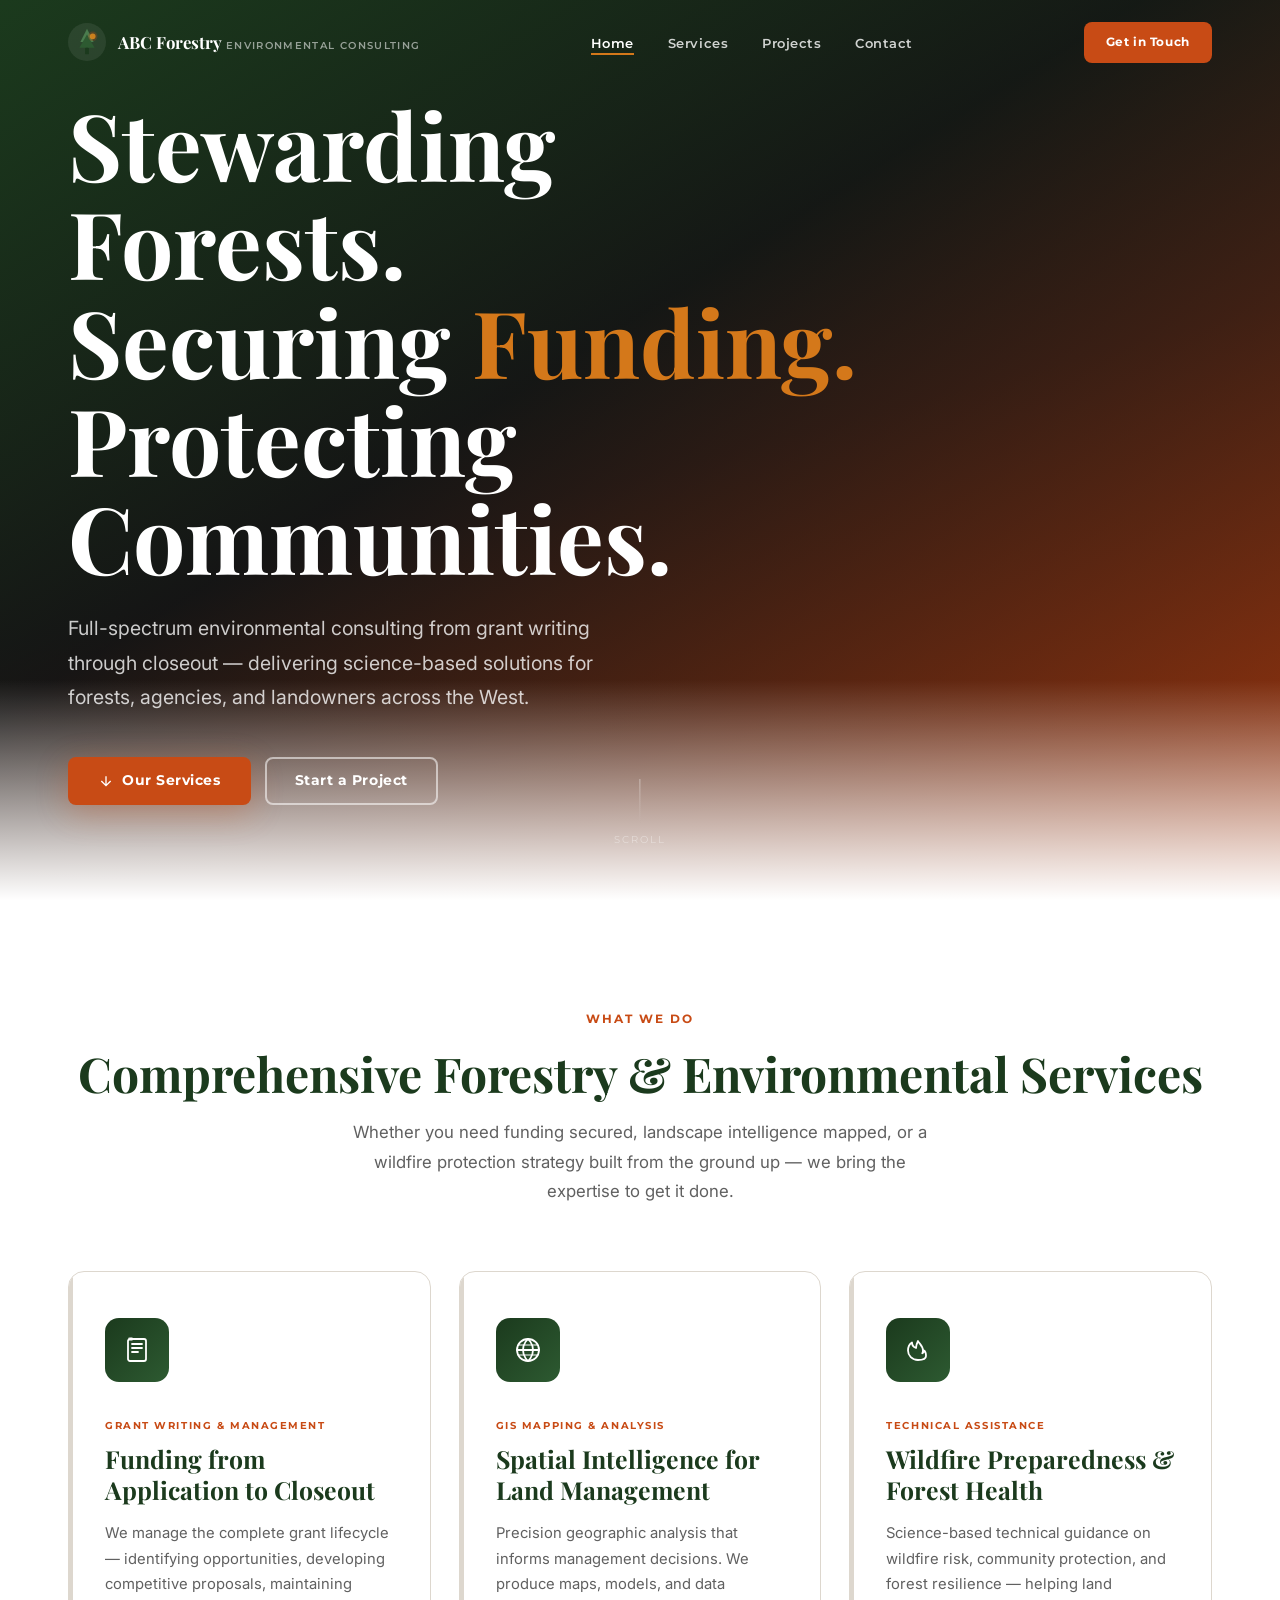
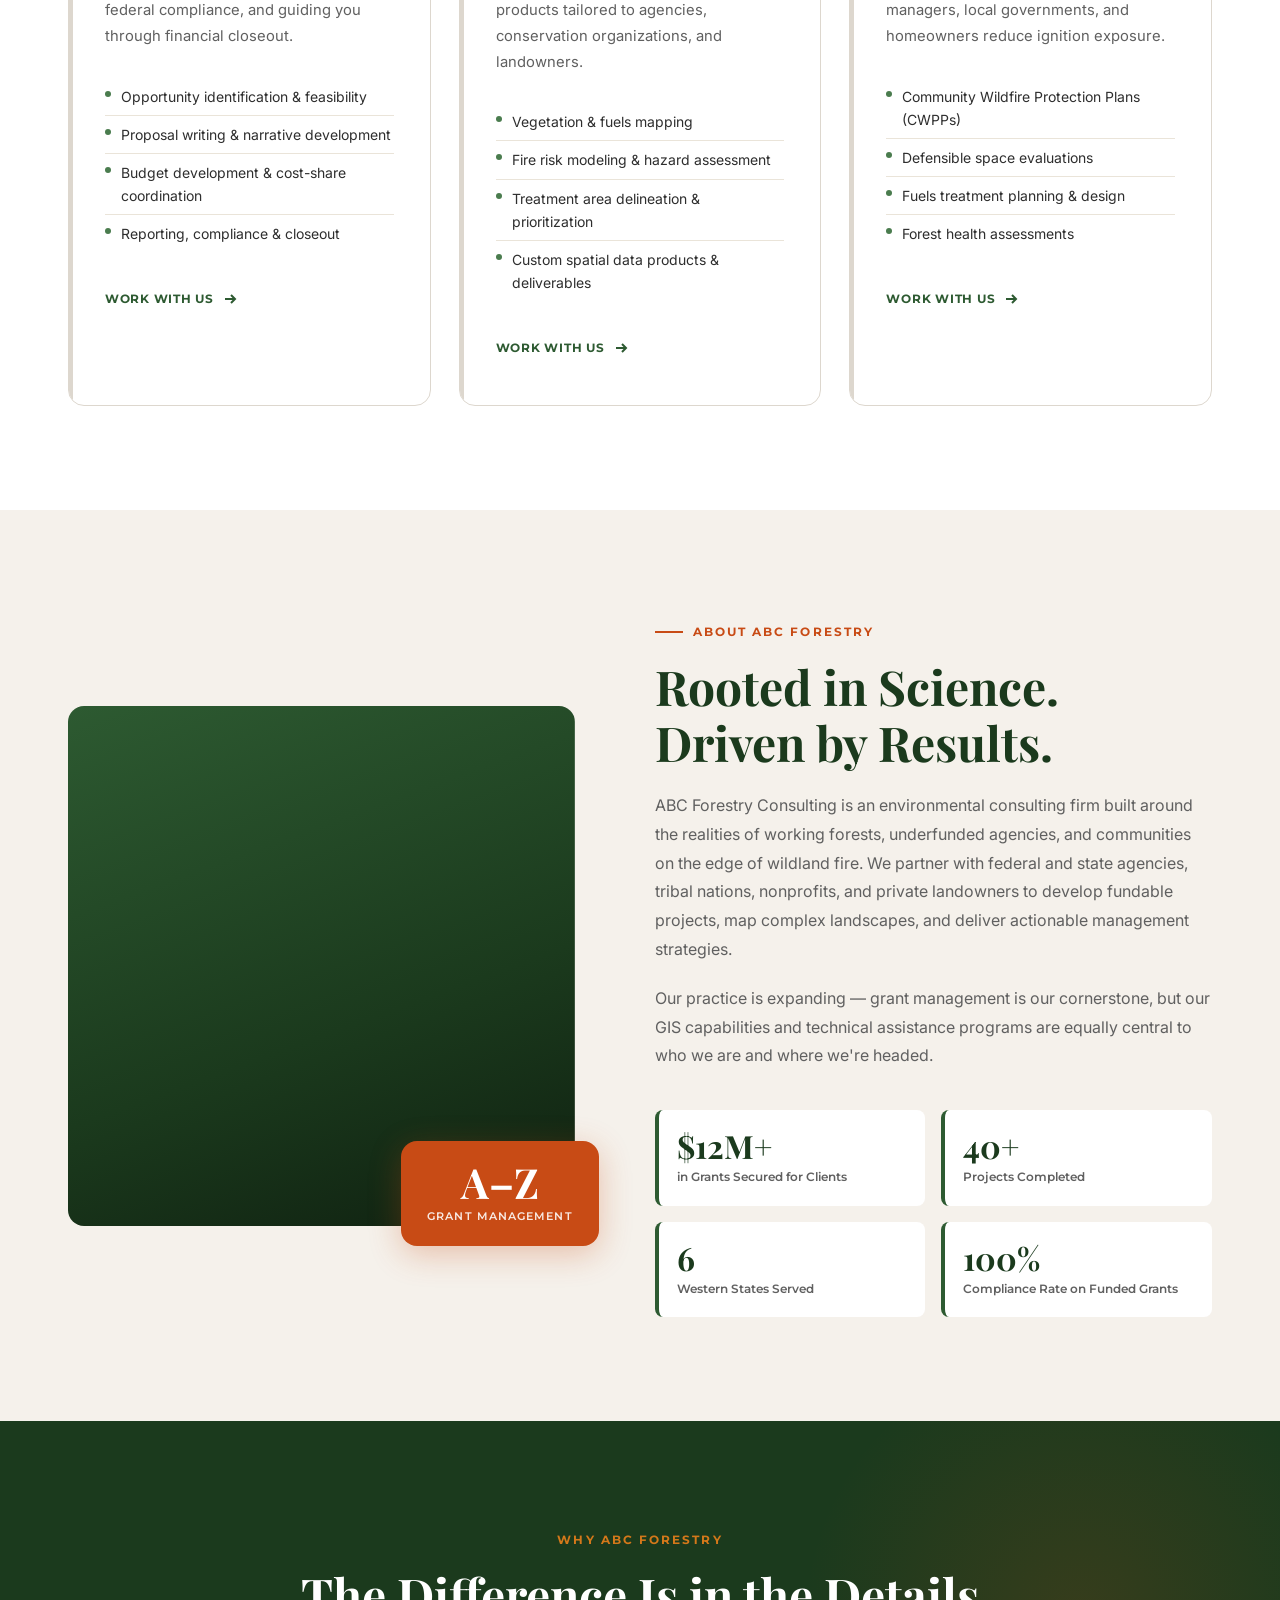
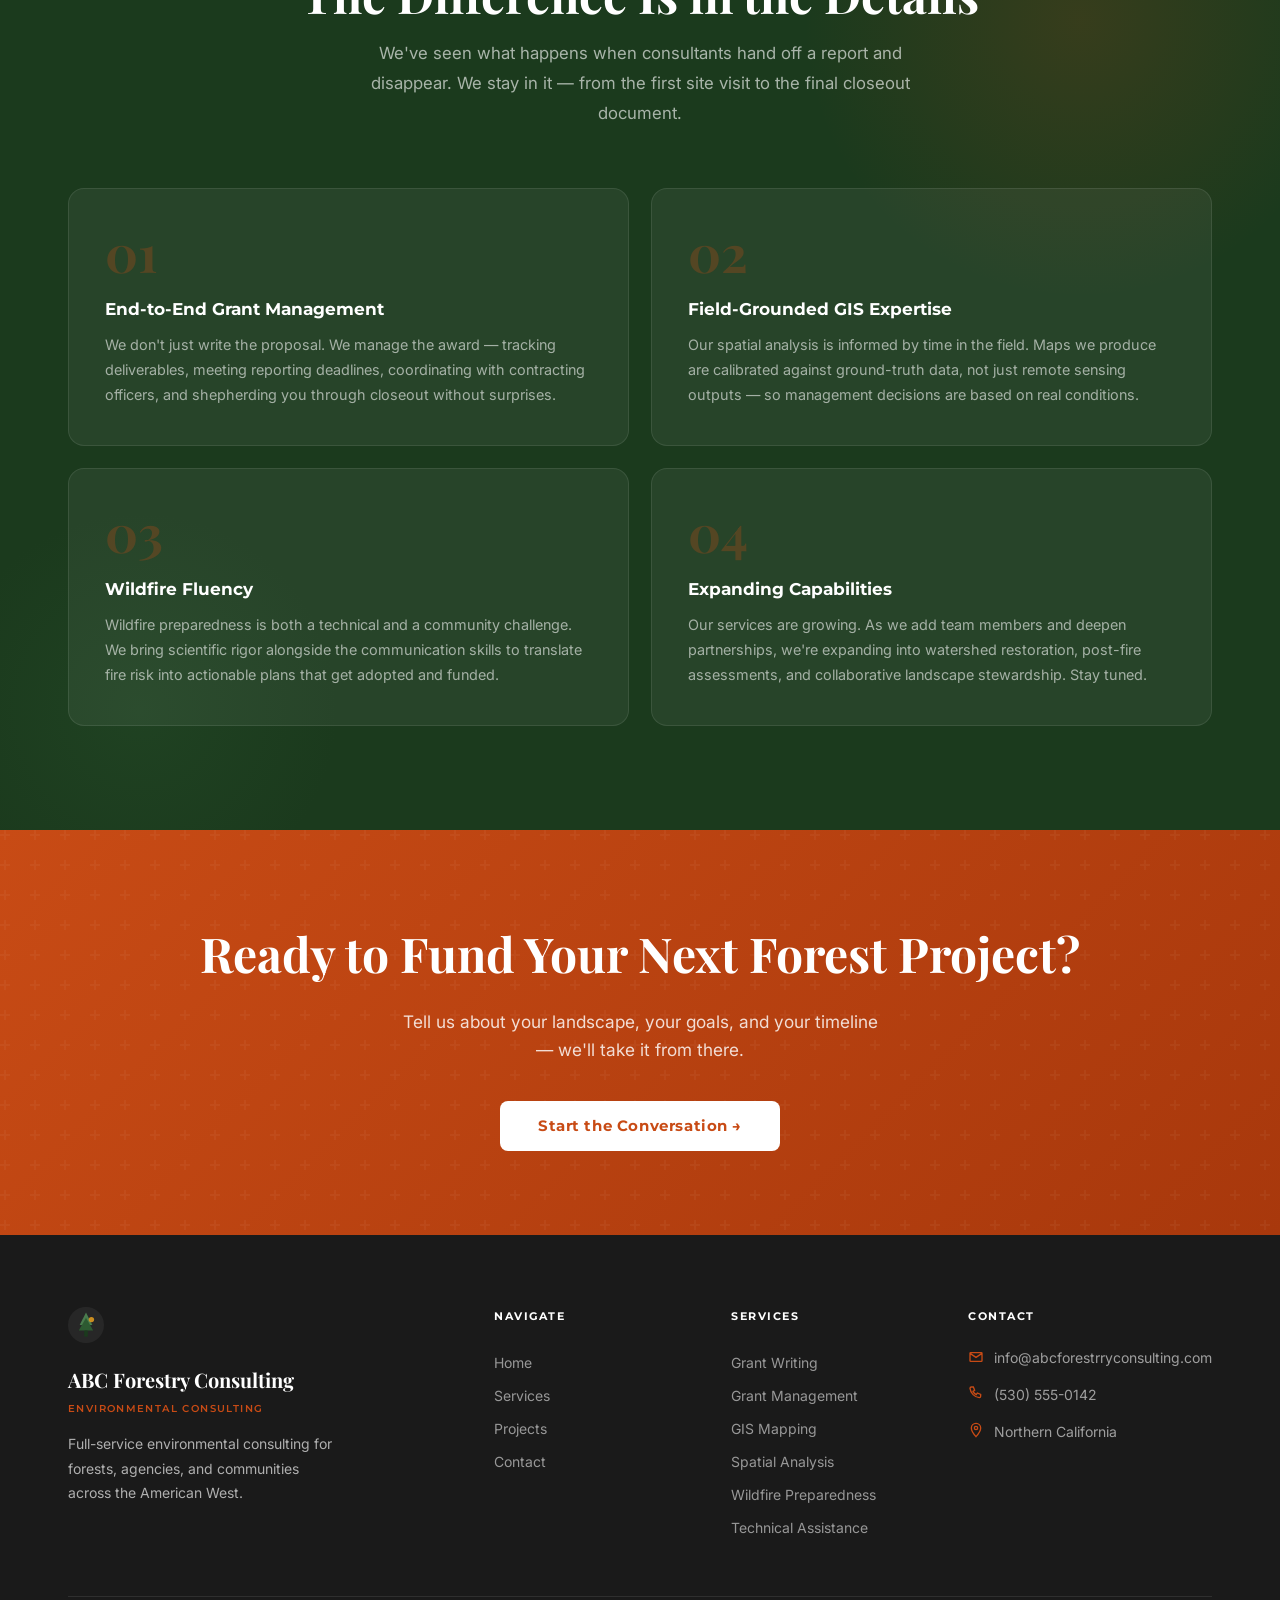
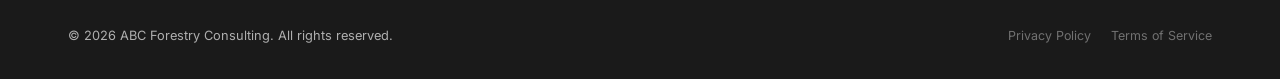
==== commit 13c07b33: "formatting" ====
--- a/index.html
+++ b/index.html
@@ -69,7 +69,7 @@
 
   <div class="container">
     <div class="hero__content">
-      <div class="hero__eyebrow">Environmental Consulting</div>
+      <!-- <div class="hero__eyebrow">Environmental Consulting</div> -->
       <h1 class="hero__title">
         Stewarding Forests.<br>
         Securing <em>Funding.</em><br>
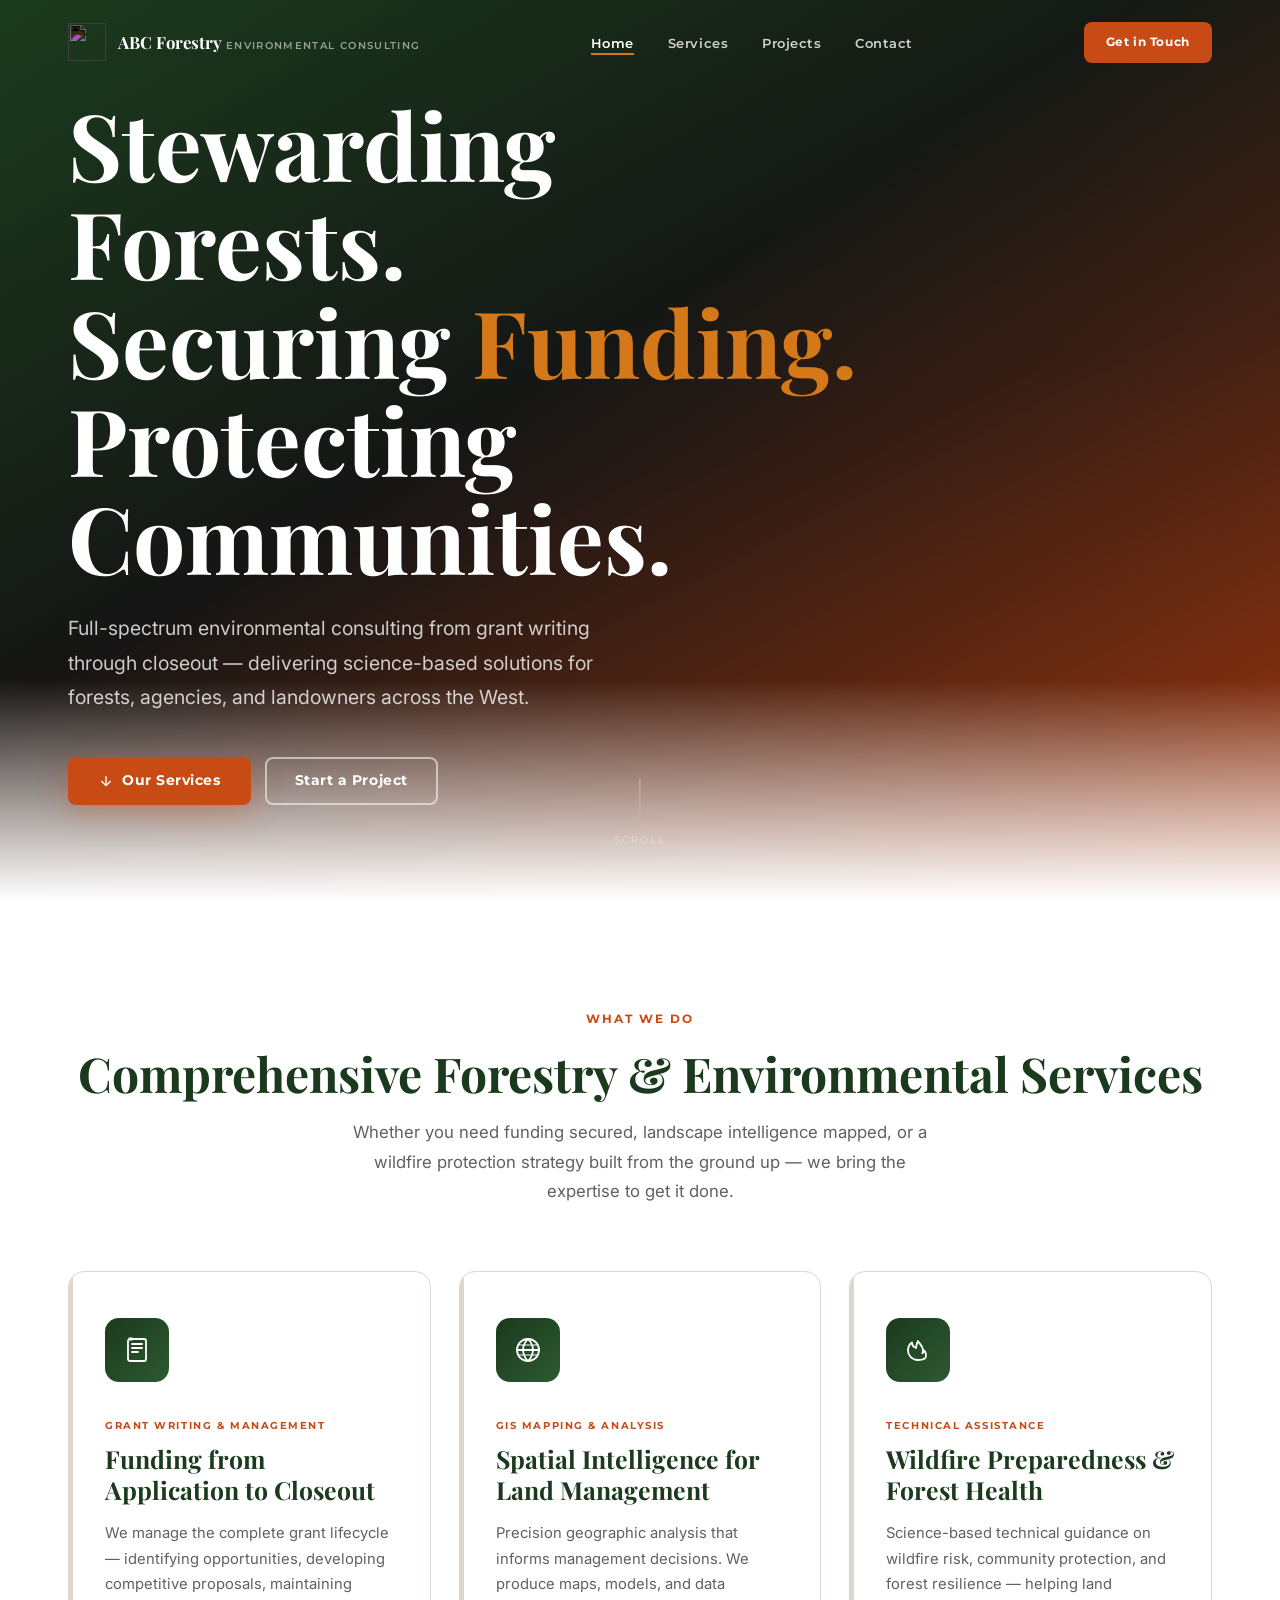
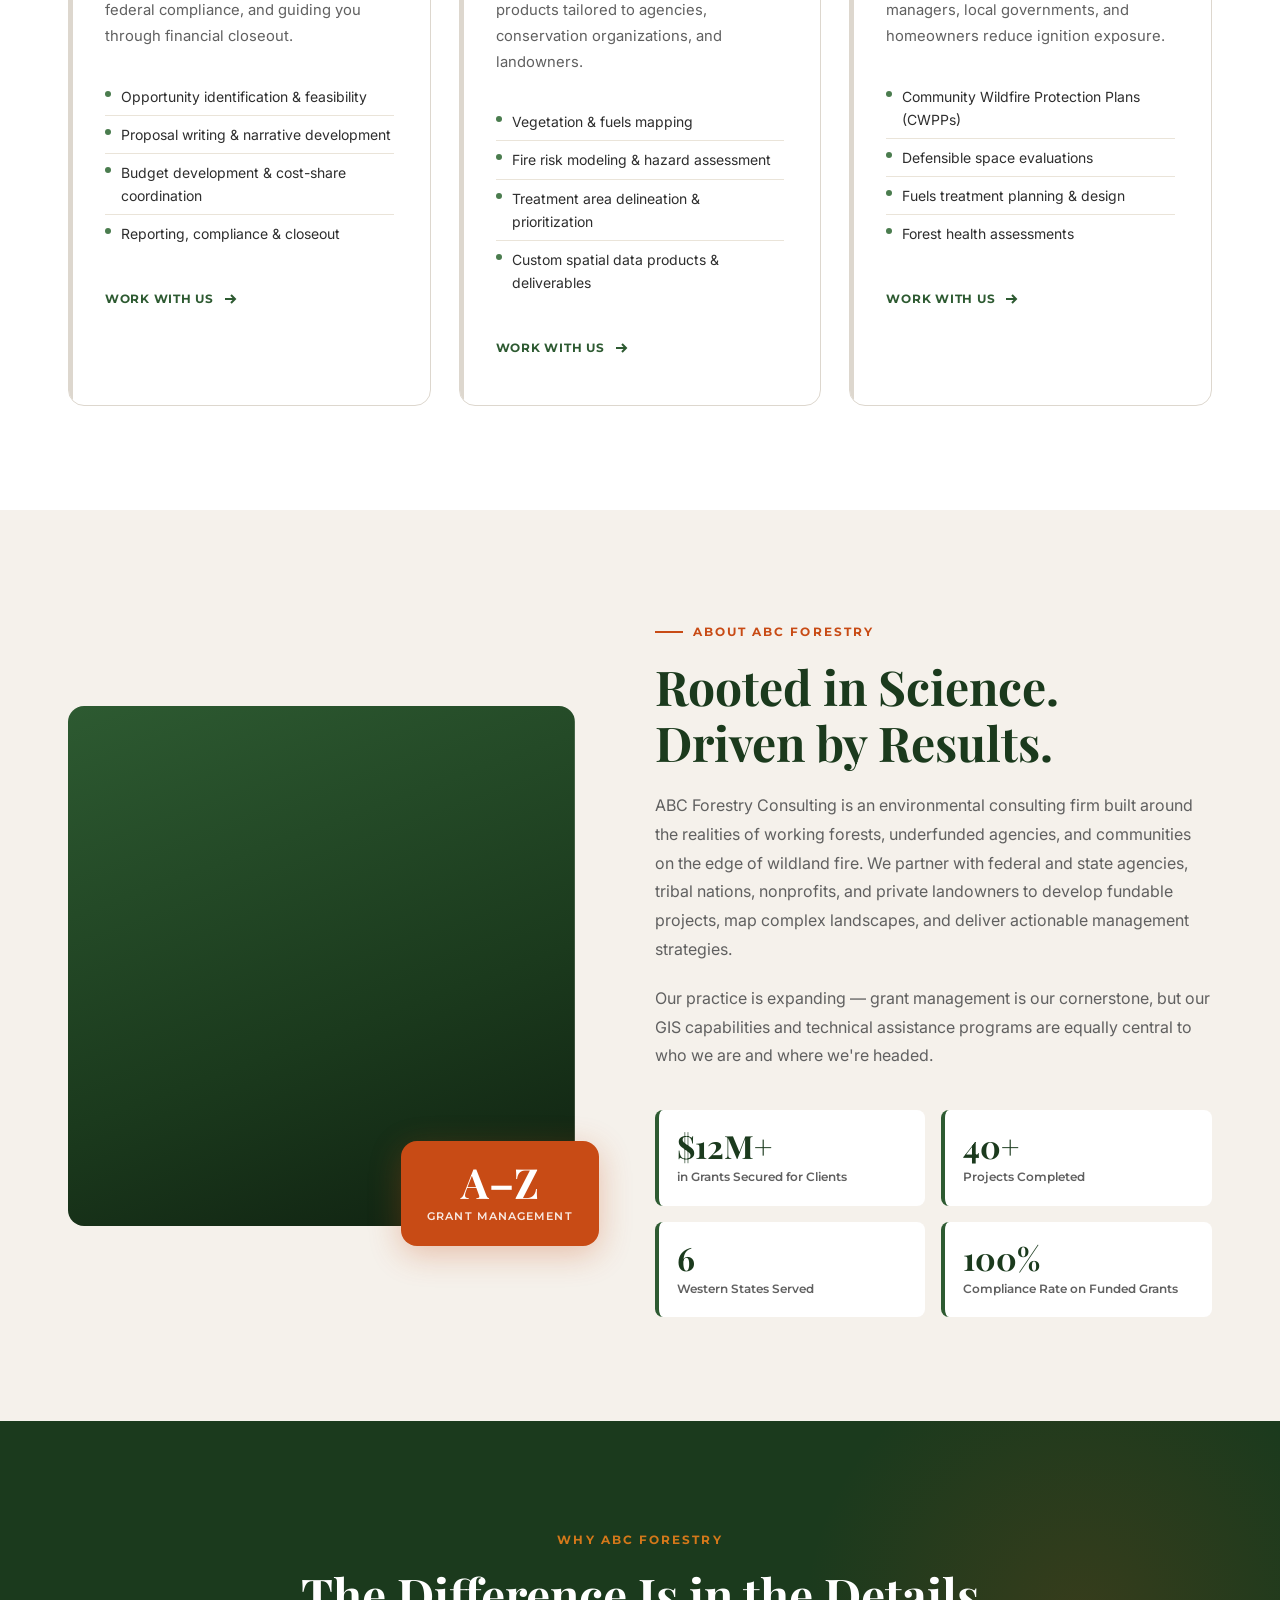
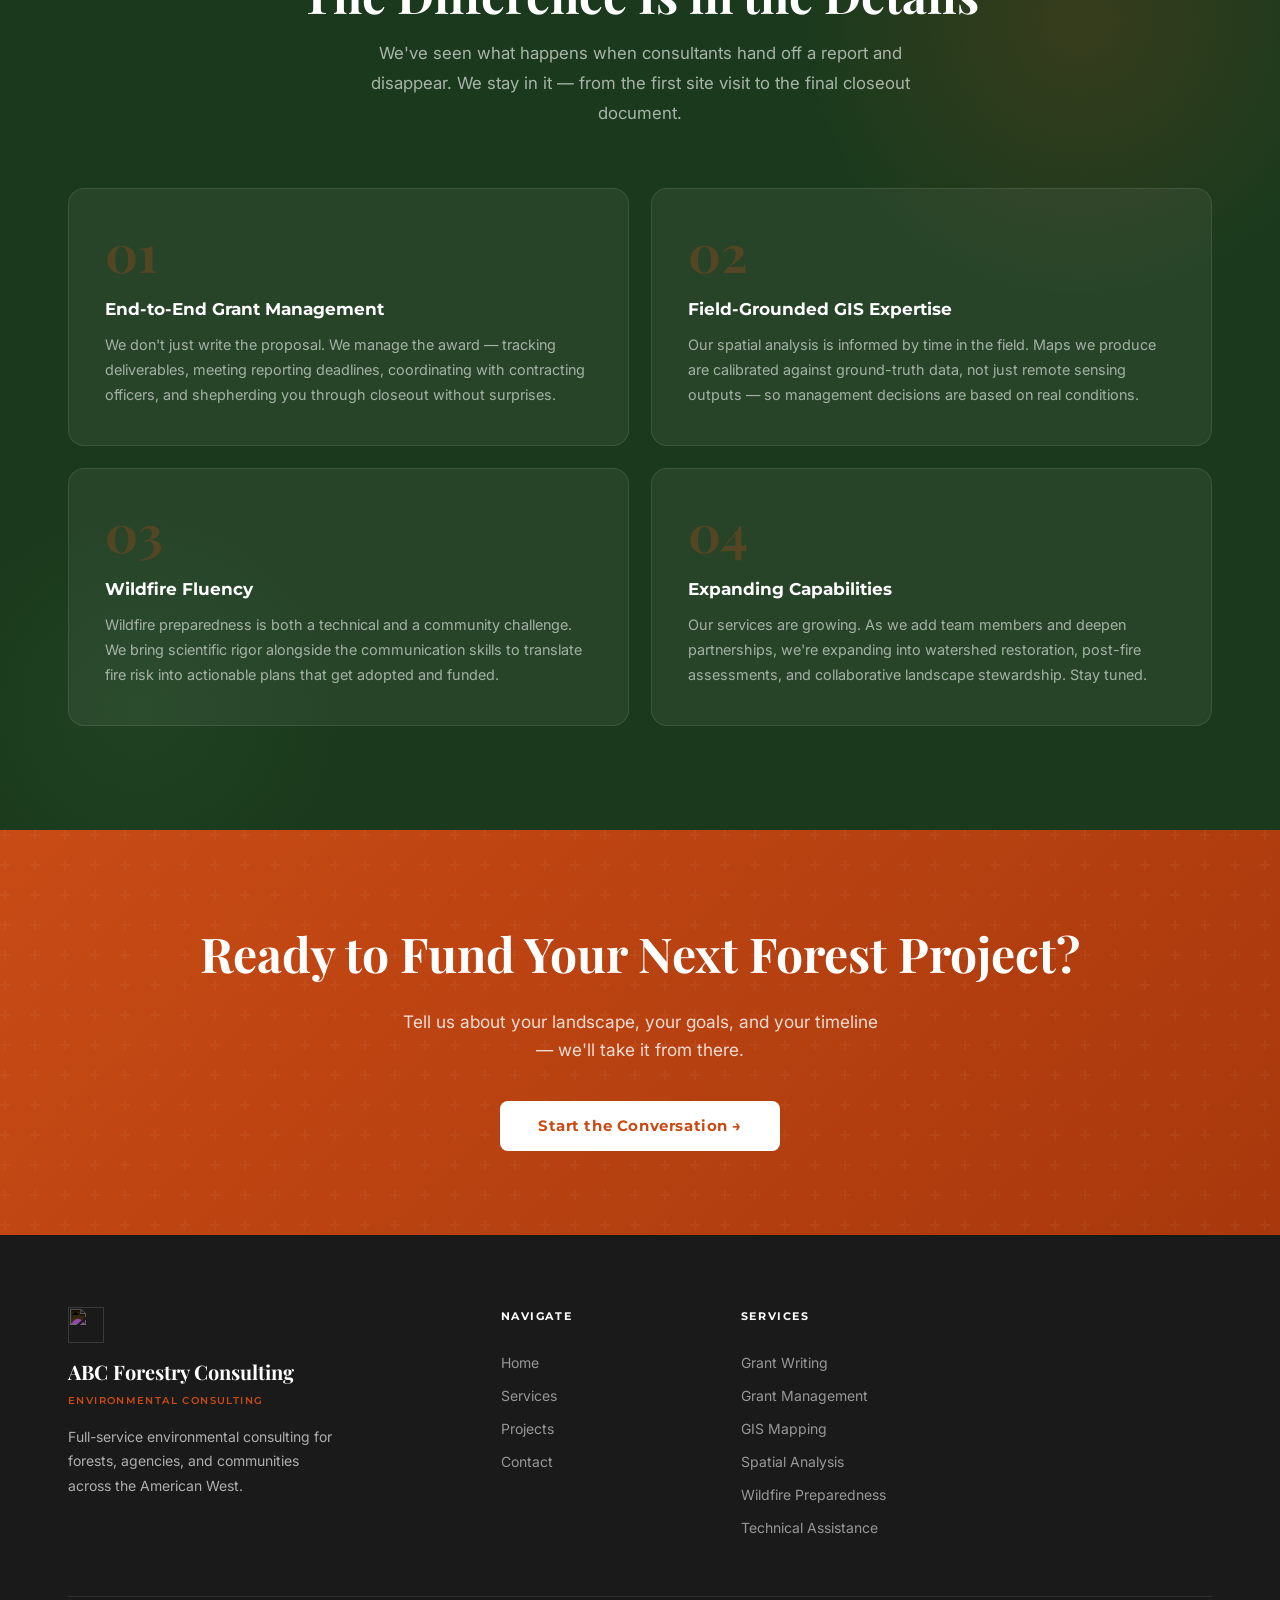
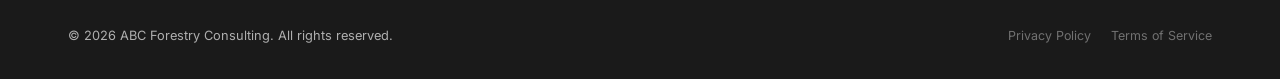
==== commit 16fa3fa7: "removed contact footers, email placerholder and phone numbers" ====
--- a/index.html
+++ b/index.html
@@ -16,16 +16,7 @@
 <nav class="nav" role="navigation" aria-label="Main navigation">
   <div class="container nav__inner">
     <a href="index.html" class="nav__logo" aria-label="ABC Forestry Consulting home">
-      <svg class="nav__logo-icon" viewBox="0 0 40 40" fill="none" xmlns="http://www.w3.org/2000/svg" aria-hidden="true">
-        <circle cx="20" cy="20" r="20" fill="rgba(255,255,255,0.08)"/>
-        <!-- Tree -->
-        <polygon points="20,6 27,20 13,20" fill="#4A7C4E"/>
-        <polygon points="20,12 28,26 12,26" fill="#2D5A31"/>
-        <rect x="18" y="26" width="4" height="7" rx="1" fill="#1B3A1D"/>
-        <!-- Ember glow -->
-        <circle cx="26" cy="14" r="3" fill="#E8A020" opacity="0.85"/>
-        <circle cx="26" cy="14" r="5" fill="#C84B15" opacity="0.25"/>
-      </svg>
+      <img src="img/abc-forestry-logo.png" alt="" class="nav__logo-icon" />
       <div class="nav__logo-text">
         <span class="nav__logo-name">ABC Forestry</span>
         <span class="nav__logo-sub">Environmental Consulting</span>
@@ -304,13 +295,7 @@
     <div class="footer__grid">
 
       <div>
-        <svg width="36" height="36" viewBox="0 0 40 40" fill="none" xmlns="http://www.w3.org/2000/svg" aria-hidden="true">
-          <circle cx="20" cy="20" r="20" fill="rgba(255,255,255,0.06)"/>
-          <polygon points="20,6 27,20 13,20" fill="#4A7C4E"/>
-          <polygon points="20,12 28,26 12,26" fill="#2D5A31"/>
-          <rect x="18" y="26" width="4" height="7" rx="1" fill="#1B3A1D"/>
-          <circle cx="26" cy="14" r="3" fill="#E8A020" opacity="0.85"/>
-        </svg>
+        <img src="img/abc-forestry-logo.png" alt="" class="footer__logo-icon" />
         <div class="footer__brand-name">ABC Forestry Consulting</div>
         <div class="footer__brand-sub">Environmental Consulting</div>
         <p class="footer__brand-desc">
@@ -336,21 +321,6 @@
         <a href="contact.html" class="footer__link">Technical Assistance</a>
       </div>
 
-      <div>
-        <div class="footer__col-title">Contact</div>
-        <div class="footer__contact-item">
-          <svg class="footer__contact-icon" fill="none" stroke="currentColor" stroke-width="2" viewBox="0 0 24 24" aria-hidden="true"><path d="M3 8l9 6 9-6M3 8v11a1 1 0 001 1h16a1 1 0 001-1V8M3 8a1 1 0 011-1h16a1 1 0 011 1"/></svg>
-          info@abcforestrryconsulting.com
-        </div>
-        <div class="footer__contact-item">
-          <svg class="footer__contact-icon" fill="none" stroke="currentColor" stroke-width="2" viewBox="0 0 24 24" aria-hidden="true"><path d="M3 5a2 2 0 012-2h3l2 5-2.5 1.5a11 11 0 005 5L14 12l5 2v3a2 2 0 01-2 2A16 16 0 013 5z"/></svg>
-          (530) 555-0142
-        </div>
-        <div class="footer__contact-item">
-          <svg class="footer__contact-icon" fill="none" stroke="currentColor" stroke-width="2" viewBox="0 0 24 24" aria-hidden="true"><path d="M12 2C8.13 2 5 5.13 5 9c0 5.25 7 13 7 13s7-7.75 7-13c0-3.87-3.13-7-7-7z"/><circle cx="12" cy="9" r="2.5"/></svg>
-          Northern California
-        </div>
-      </div>
 
     </div>
 
--- a/css/styles.css
+++ b/css/styles.css
@@ -176,6 +176,13 @@
   width: 38px;
   height: 38px;
   flex-shrink: 0;
+  filter: invert(1);
+}
+.footer__logo-icon {
+  width: 36px;
+  height: 36px;
+  filter: invert(1);
+  opacity: 0.85;
 }
 .nav__logo-text { line-height: 1.1; }
 .nav__logo-name {
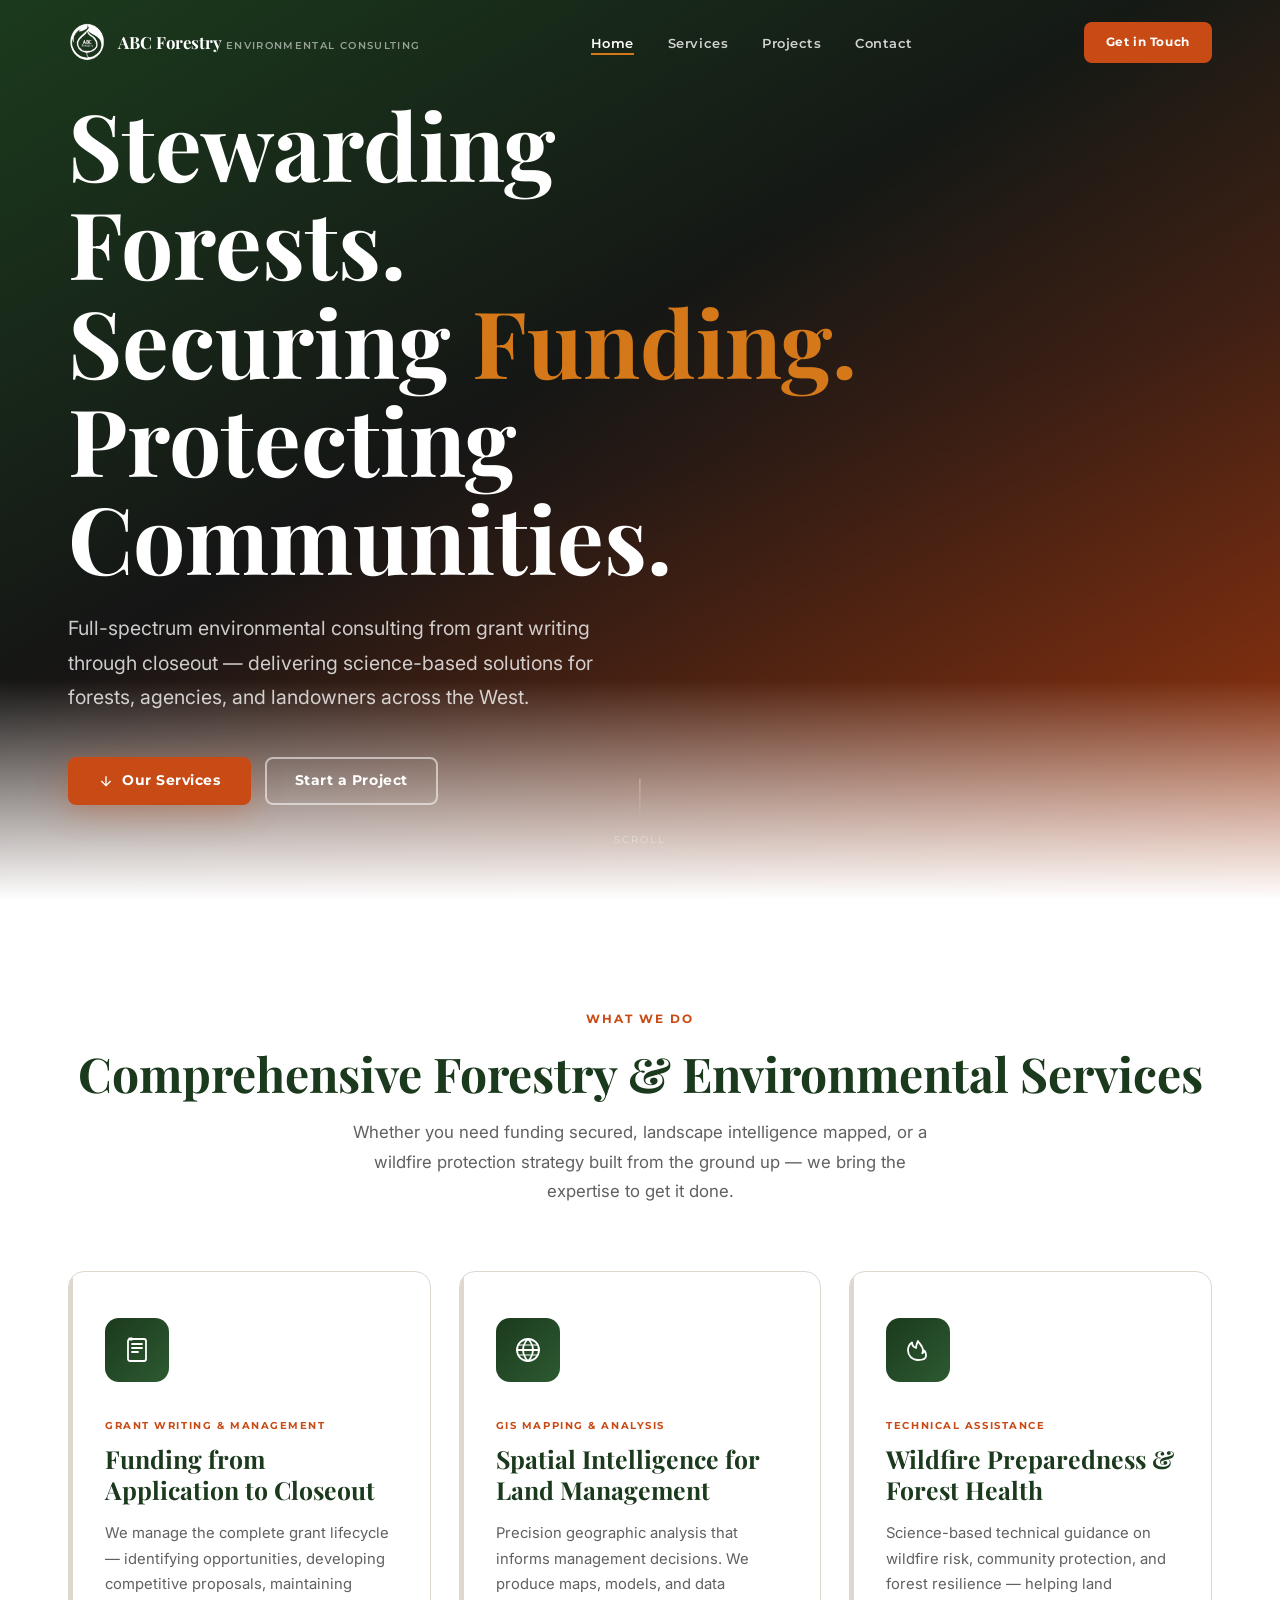
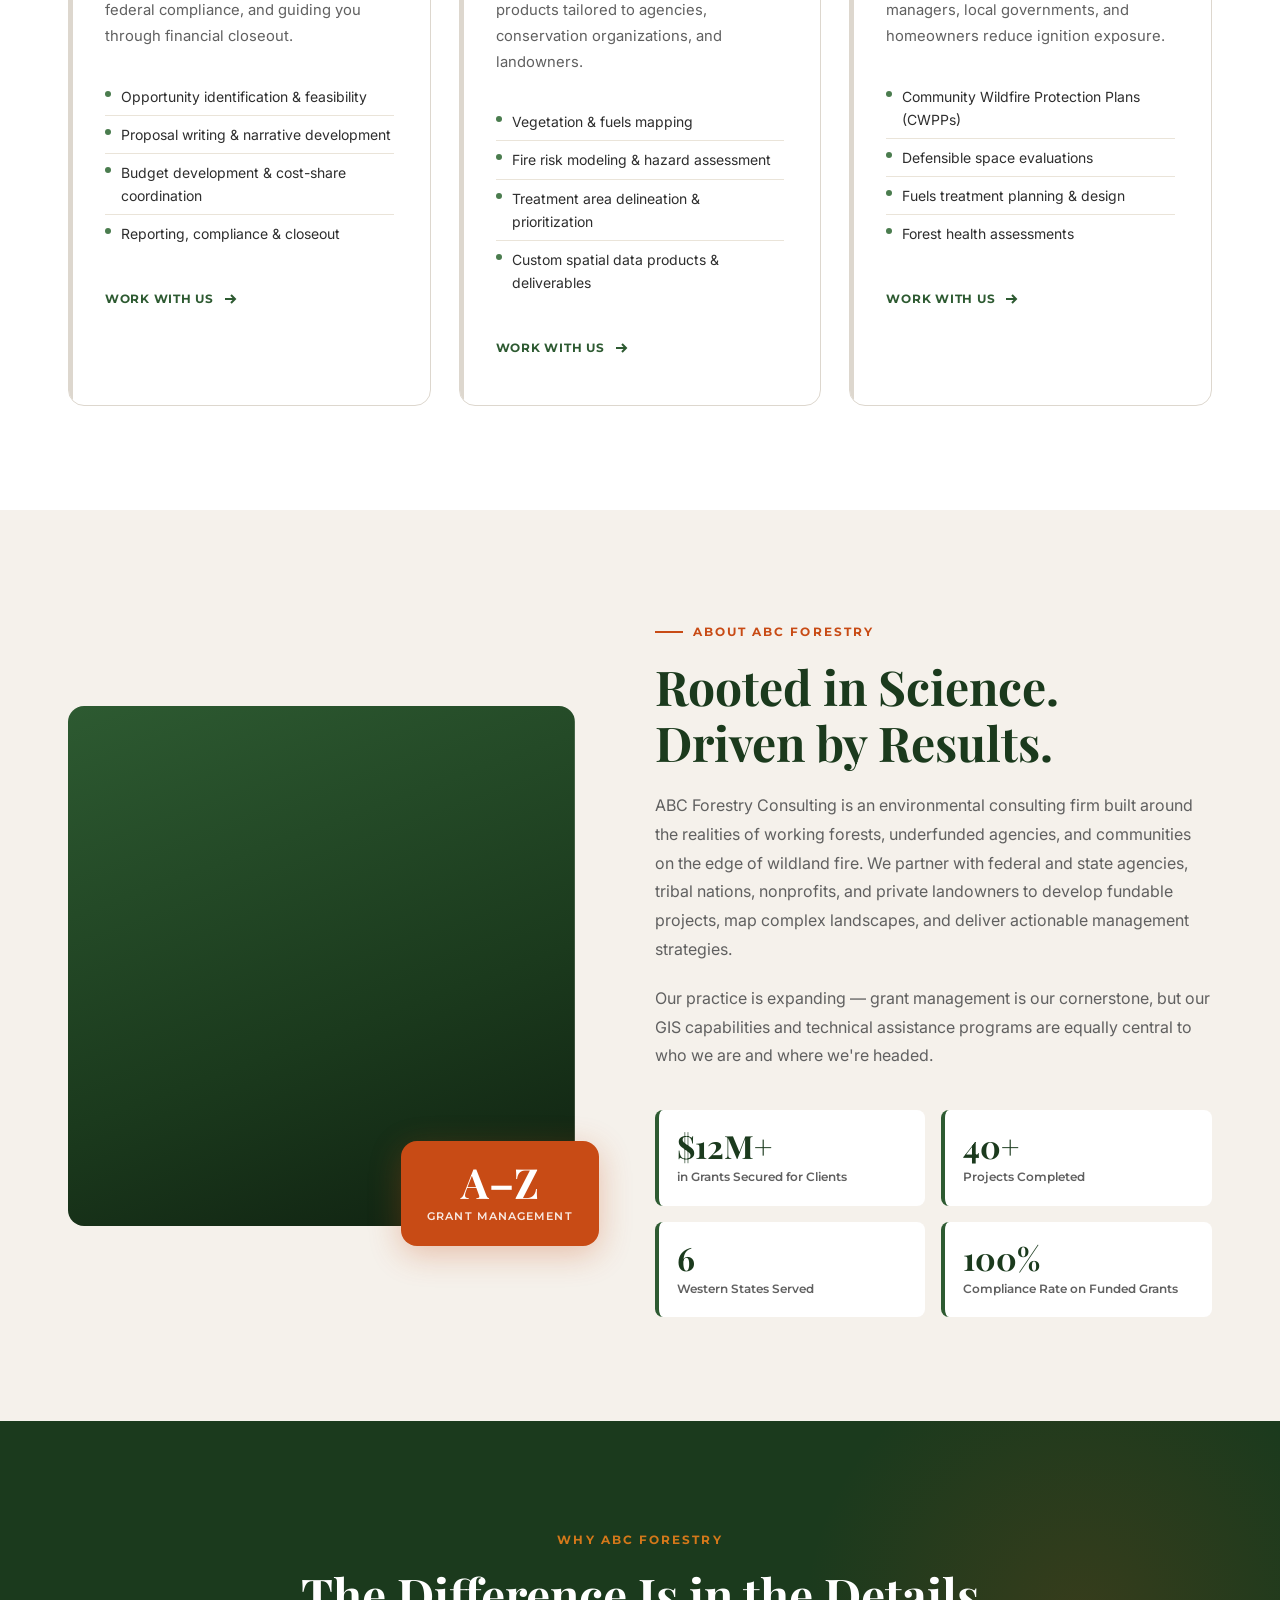
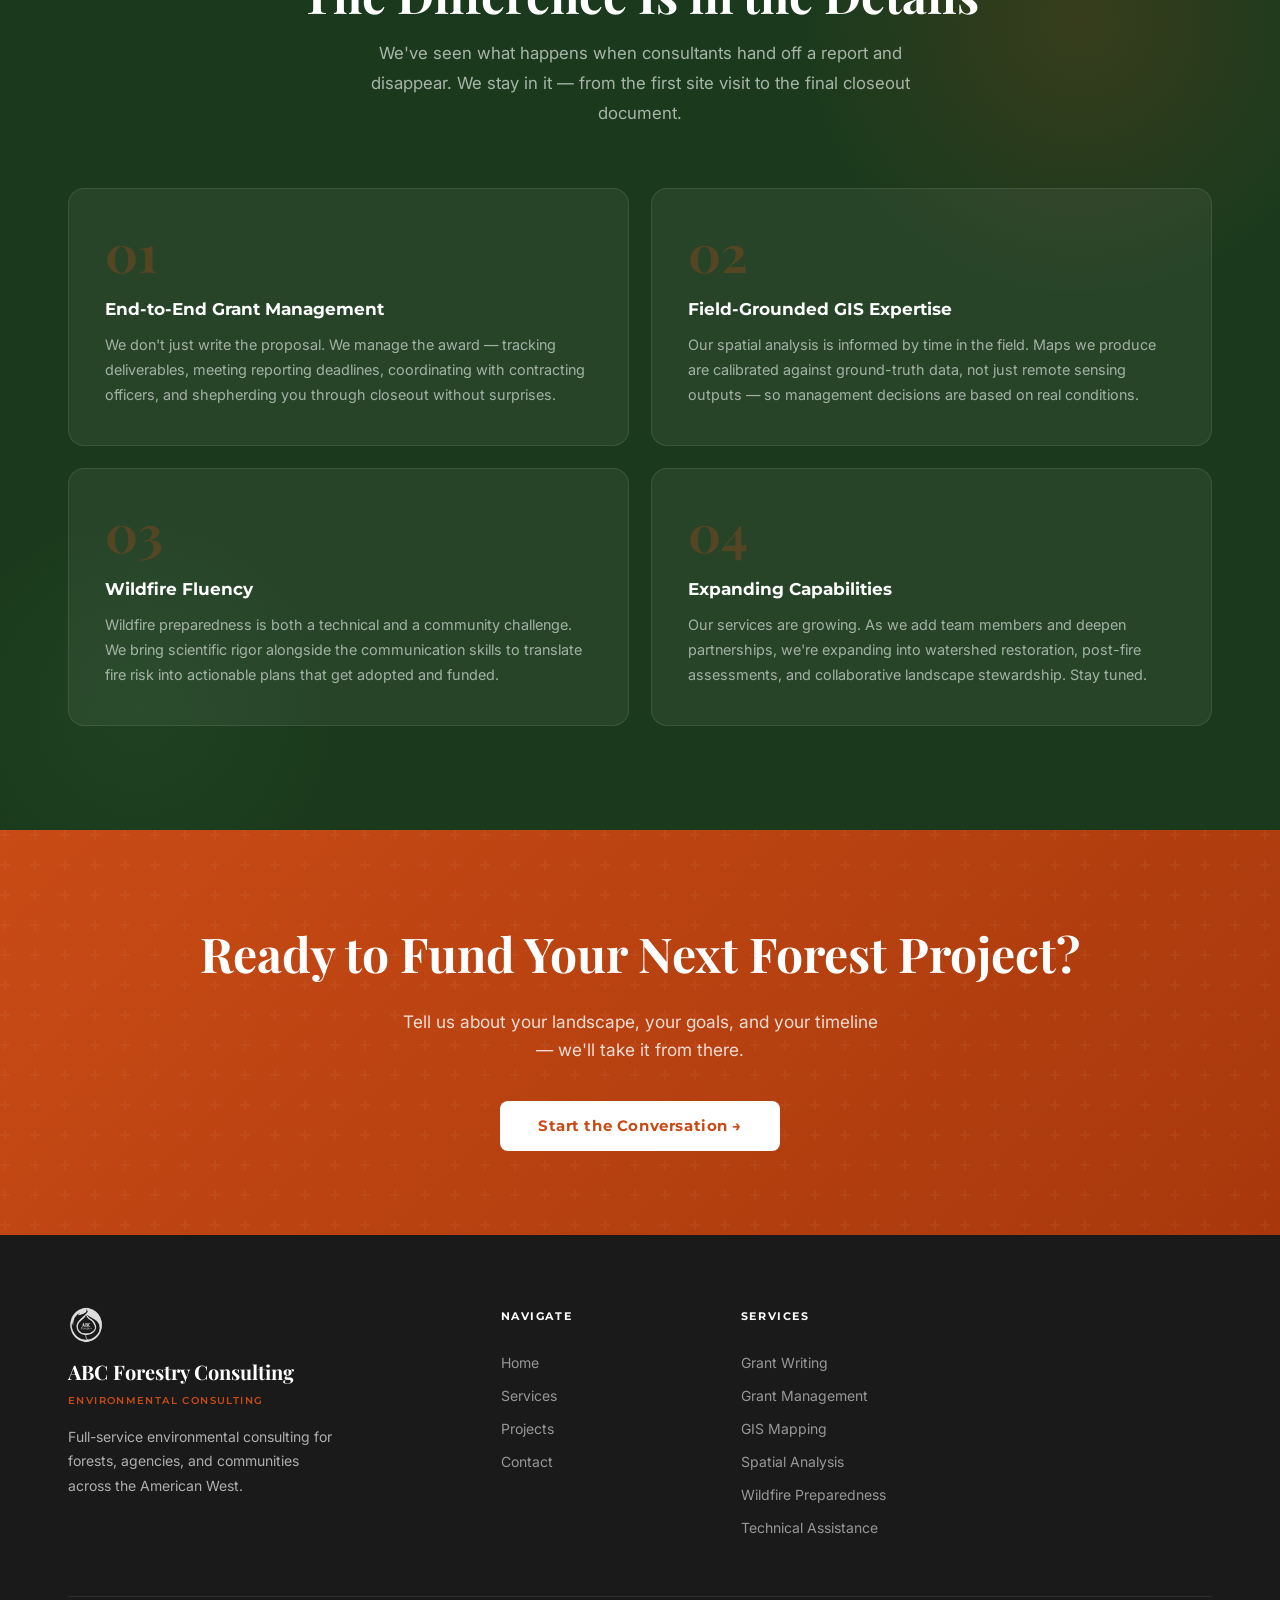
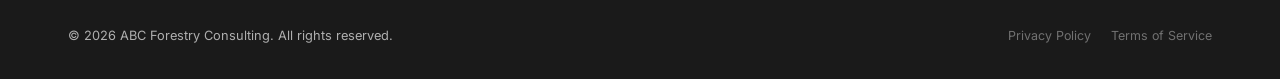
==== commit bc482014: "make live" ====
--- a/index.html
+++ b/index.html
@@ -16,7 +16,7 @@
 <nav class="nav" role="navigation" aria-label="Main navigation">
   <div class="container nav__inner">
     <a href="index.html" class="nav__logo" aria-label="ABC Forestry Consulting home">
-      <img src="img/abc-forestry-logo.png" alt="" class="nav__logo-icon" />
+      <img src="Img/abc-forestry-logo.png" alt="" class="nav__logo-icon" />
       <div class="nav__logo-text">
         <span class="nav__logo-name">ABC Forestry</span>
         <span class="nav__logo-sub">Environmental Consulting</span>
@@ -295,7 +295,7 @@
     <div class="footer__grid">
 
       <div>
-        <img src="img/abc-forestry-logo.png" alt="" class="footer__logo-icon" />
+        <img src="Img/abc-forestry-logo.png" alt="" class="footer__logo-icon" />
         <div class="footer__brand-name">ABC Forestry Consulting</div>
         <div class="footer__brand-sub">Environmental Consulting</div>
         <p class="footer__brand-desc">
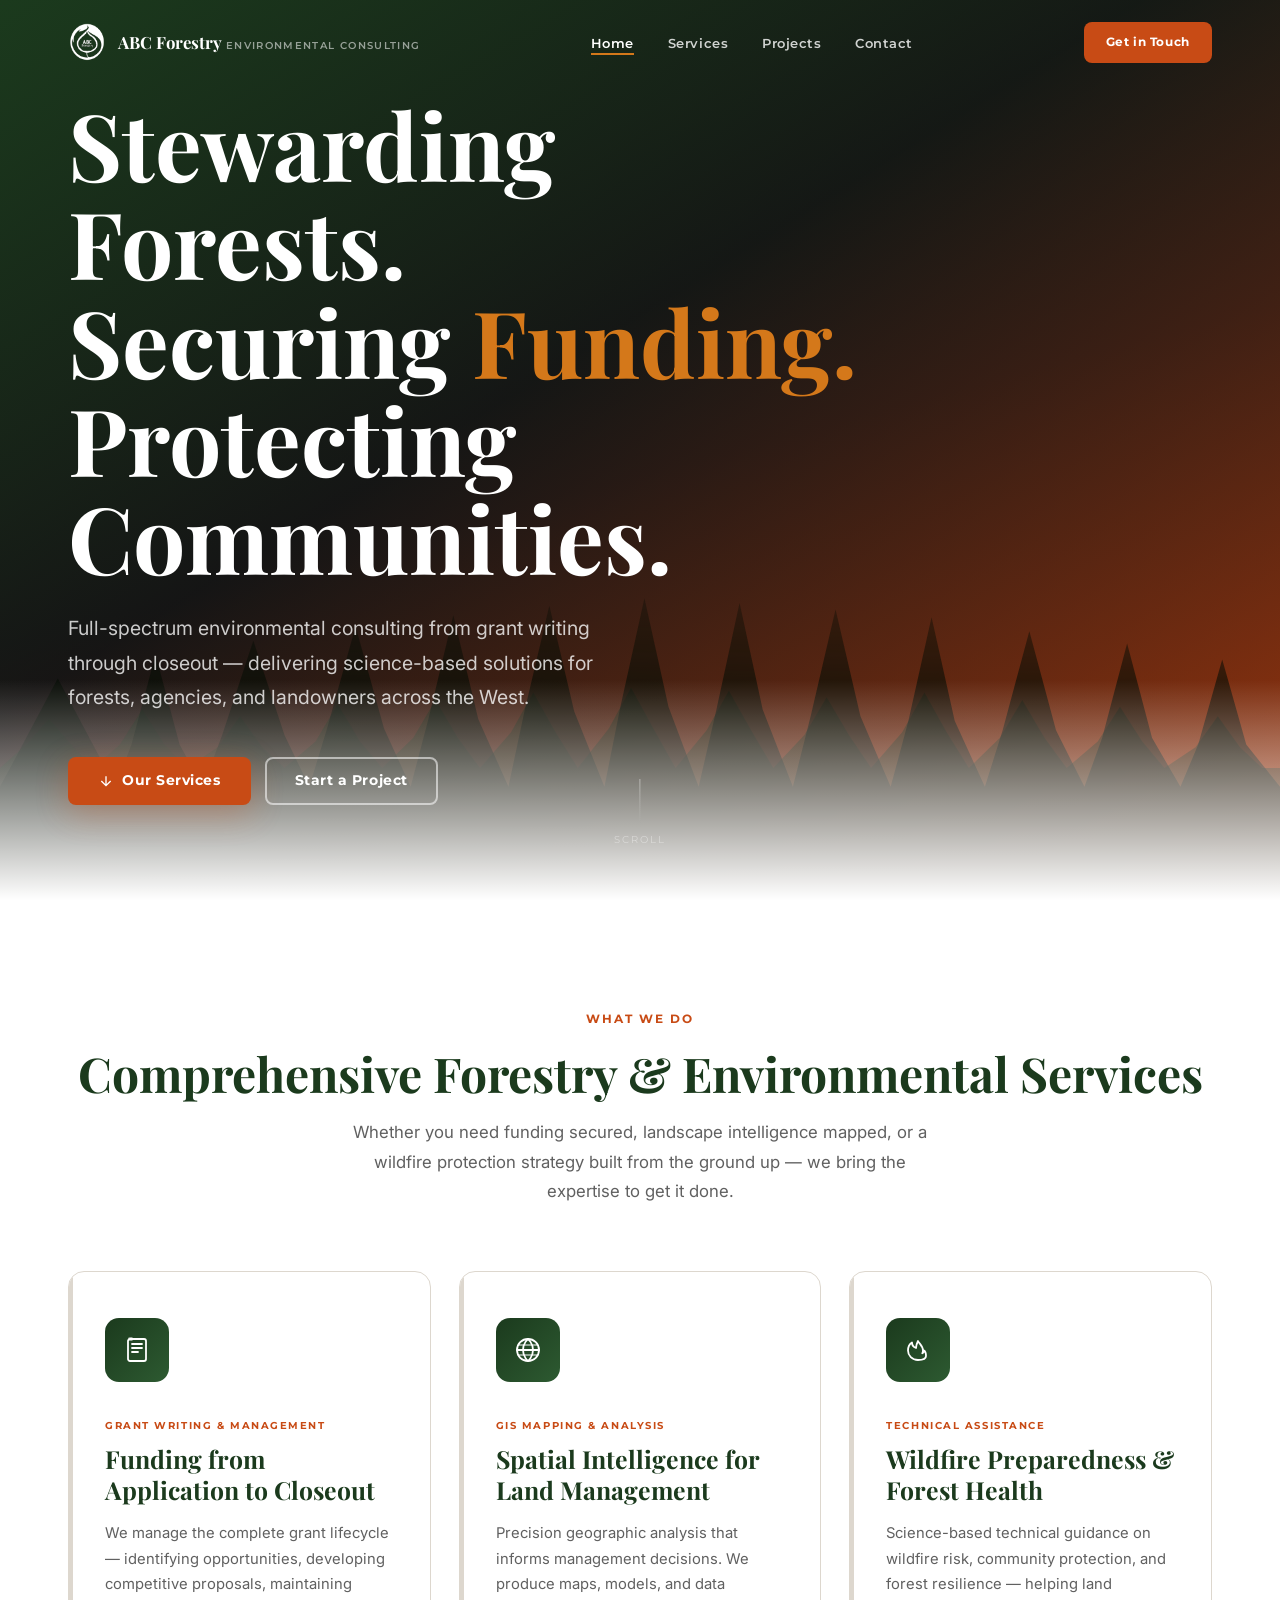
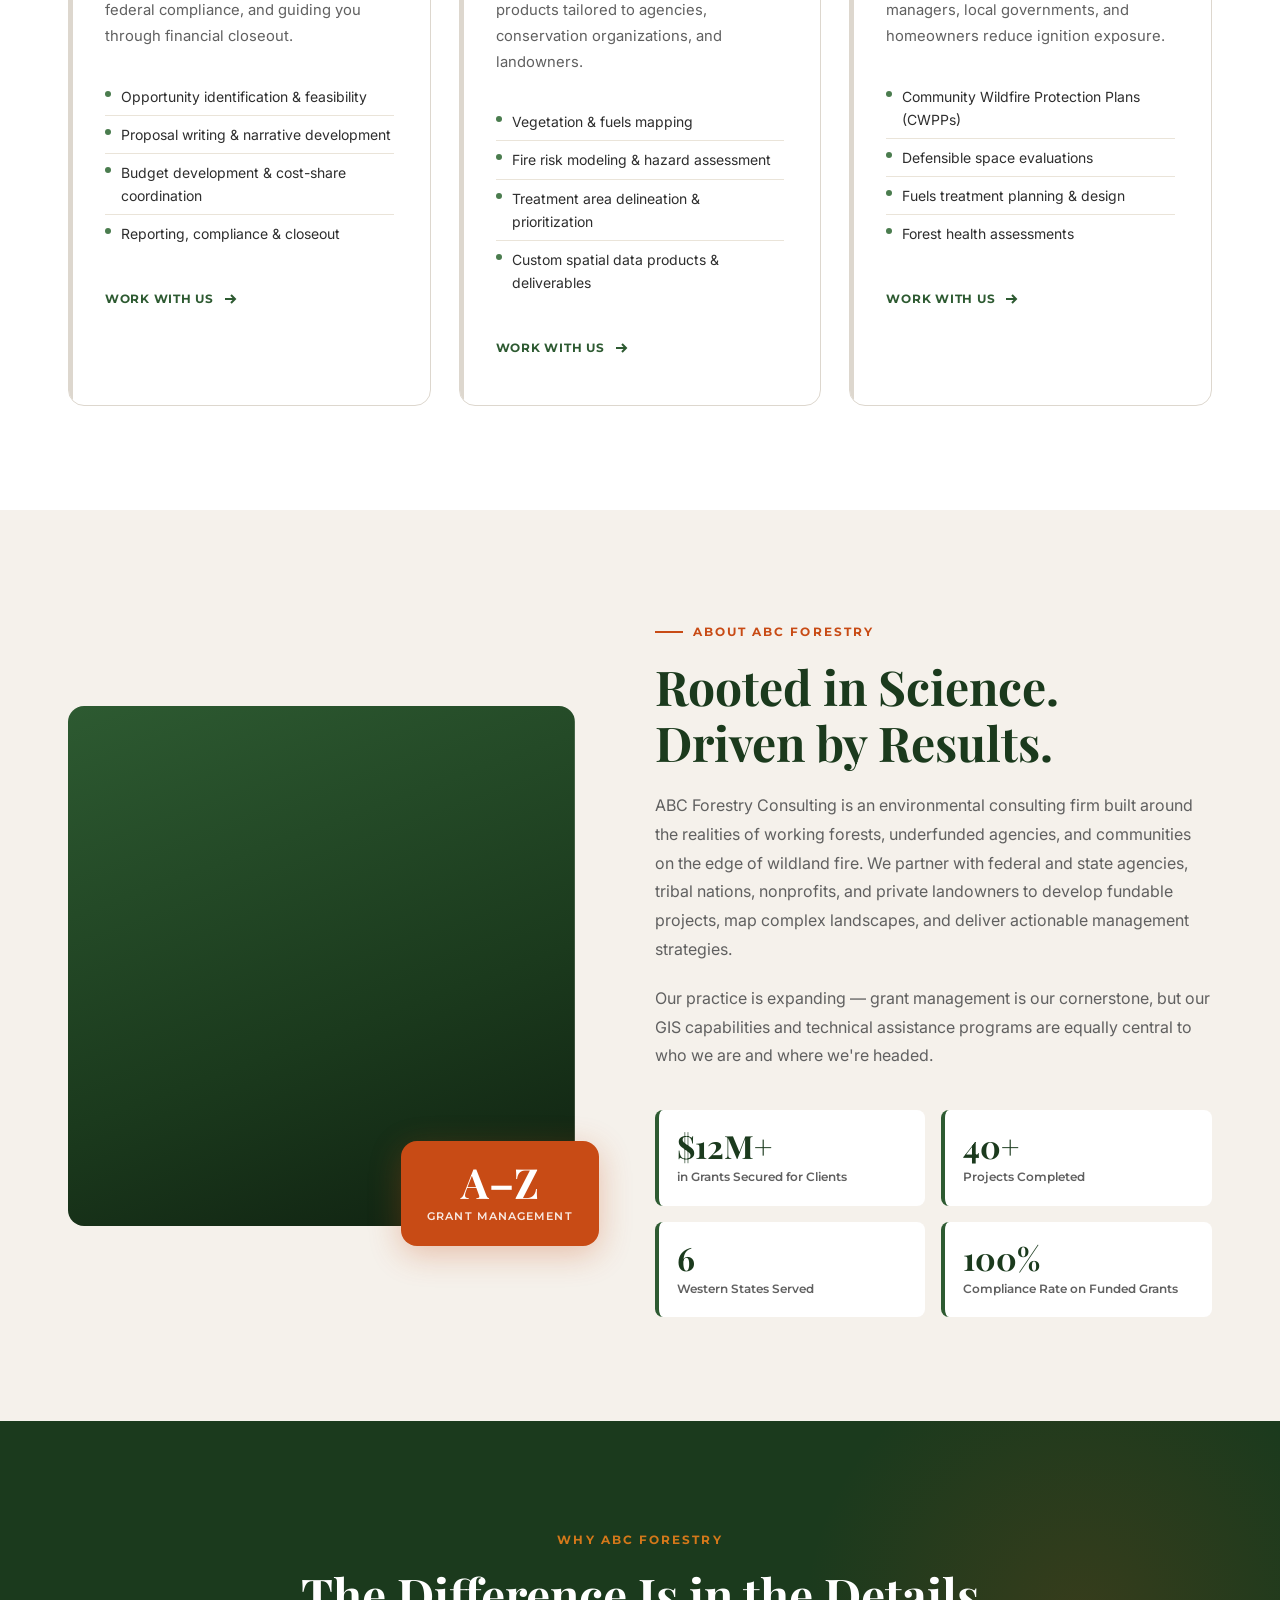
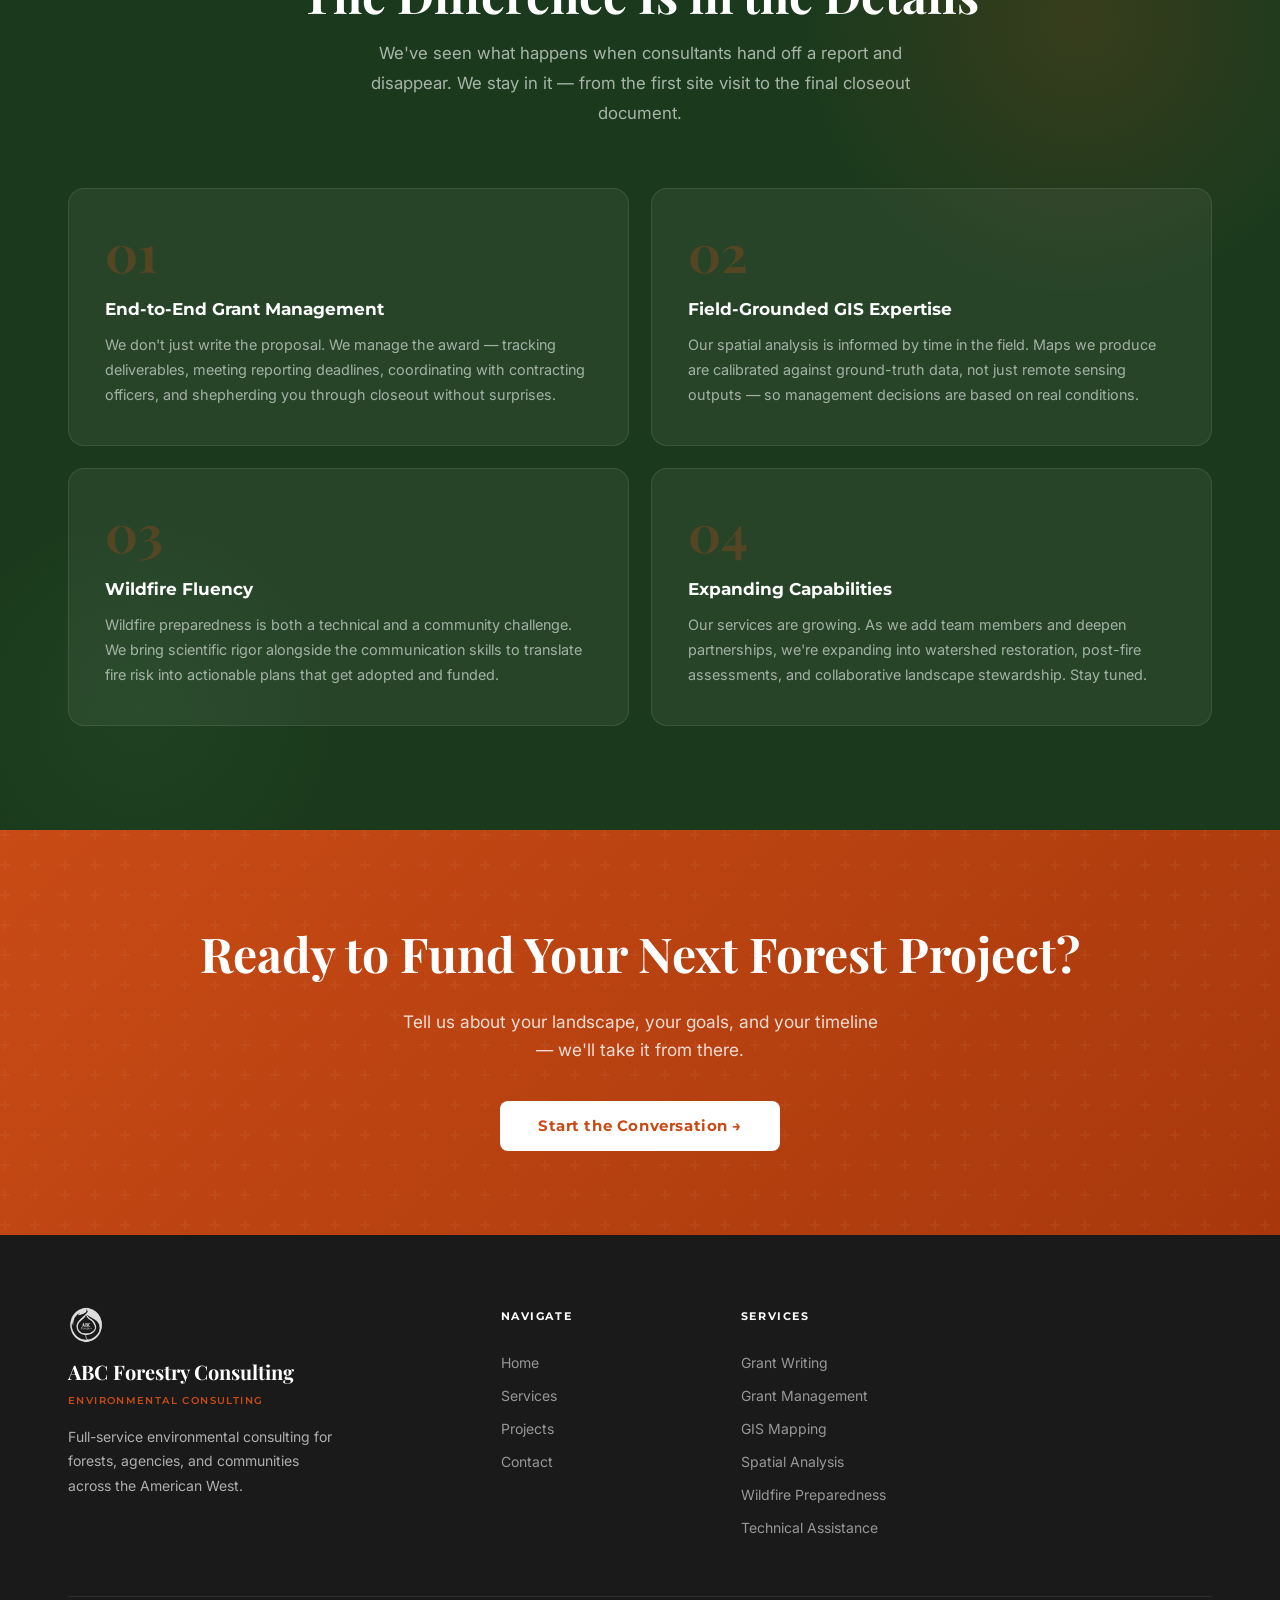
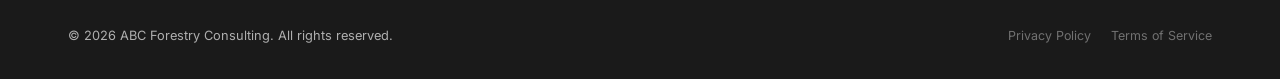
==== commit 7aa38640: "add forest opaque" ====
--- a/index.html
+++ b/index.html
@@ -44,7 +44,6 @@
   <a href="index.html" class="nav__mobile-link">Home</a>
   <a href="#services" class="nav__mobile-link">Services</a>
   <a href="projects.html" class="nav__mobile-link">Projects</a>
-  <a href="contact.html" class="nav__mobile-link">Contact</a>
   <a href="contact.html" class="btn btn-primary" style="margin-top:16px">Get in Touch</a>
 </div>
 
@@ -56,6 +55,25 @@
     background-size: cover; background-position: center;
   -->
   <div class="hero__bg" aria-hidden="true"></div>
+
+  <div class="hero__forest" aria-hidden="true">
+    <svg xmlns="http://www.w3.org/2000/svg" viewBox="0 0 1440 420" preserveAspectRatio="none">
+      <defs>
+        <linearGradient id="ff" x1="0" y1="0" x2="0" y2="1">
+          <stop offset="0%" stop-color="#fff" stop-opacity="0"/>
+          <stop offset="45%" stop-color="#fff" stop-opacity="1"/>
+        </linearGradient>
+        <mask id="fm"><rect width="1440" height="420" fill="url(#ff)"/></mask>
+      </defs>
+      <g mask="url(#fm)">
+        <!-- distant background trees -->
+        <path fill="#0D200E" opacity="0.45" d="M0,420 L0,280 L30,255 L55,228 L80,255 L105,280 L135,255 L160,218 L185,255 L210,280 L245,258 L270,225 L295,258 L320,280 L355,252 L380,212 L405,252 L430,280 L465,248 L490,208 L515,248 L540,280 L575,242 L600,200 L625,242 L650,280 L685,238 L710,195 L735,238 L760,280 L795,240 L820,198 L845,240 L870,280 L905,245 L930,205 L955,245 L980,280 L1015,242 L1040,200 L1065,242 L1090,280 L1125,248 L1150,208 L1175,248 L1200,280 L1235,252 L1260,215 L1285,252 L1310,280 L1345,258 L1370,225 L1395,258 L1420,280 L1440,280 L1440,420 Z"/>
+        <!-- closer foreground trees -->
+        <path fill="#060E06" opacity="0.62" d="M0,420 L0,300 L20,265 L65,185 L110,265 L130,300 L148,255 L175,160 L202,255 L228,300 L250,245 L285,145 L320,245 L348,300 L368,238 L400,130 L432,238 L462,300 L482,228 L510,118 L538,228 L572,300 L590,220 L618,108 L646,220 L680,300 L698,215 L725,100 L752,215 L786,300 L806,218 L832,105 L858,218 L892,300 L912,225 L940,112 L968,225 L1002,300 L1022,230 L1048,120 L1074,230 L1108,300 L1128,240 L1158,135 L1188,240 L1220,300 L1240,248 L1268,148 L1296,248 L1328,300 L1348,255 L1375,165 L1402,255 L1440,300 L1440,420 Z"/>
+      </g>
+    </svg>
+  </div>
+
   <div class="hero__particles" aria-hidden="true"></div>
 
   <div class="container">
--- a/css/styles.css
+++ b/css/styles.css
@@ -47,6 +47,7 @@
   background: var(--white);
   line-height: 1.65;
   -webkit-font-smoothing: antialiased;
+  overflow-x: hidden;
 }
 img  { display: block; max-width: 100%; height: auto; }
 a    { color: inherit; text-decoration: none; }
@@ -268,7 +269,7 @@
   position: fixed;
   inset: 0;
   background: var(--forest-deep);
-  z-index: 999;
+  z-index: 1001;
   flex-direction: column;
   align-items: center;
   justify-content: center;
@@ -318,6 +319,18 @@
     linear-gradient(165deg, #1B3A1D 0%, #1C1C1C 52%, #7A2A0A 100%);
   background-size: cover;
   background-position: center;
+}
+
+.hero__forest {
+  position: absolute;
+  bottom: 0; left: 0; right: 0;
+  pointer-events: none;
+  line-height: 0;
+}
+.hero__forest svg {
+  display: block;
+  width: 100%;
+  height: clamp(220px, 44vh, 420px);
 }
 
 .hero__particles {
@@ -1313,7 +1326,9 @@
 @media (max-width: 768px) {
   :root { --section-gap: 60px; }
   .nav__links, .nav__cta { display: none; }
-  .nav__toggle { display: flex; }
+  .nav__toggle { display: flex; flex-shrink: 0; }
+  .nav__logo { min-width: 0; flex-shrink: 1; }
+  .hero { padding-top: 88px; align-items: flex-start; }
   .services__grid { grid-template-columns: 1fr; max-width: 480px; margin: 0 auto; }
   .why-us__grid { grid-template-columns: 1fr; }
   .footer__grid { grid-template-columns: 1fr; }
@@ -1324,6 +1339,8 @@
 
 @media (max-width: 480px) {
   .container { padding: 0 18px; }
+  .nav__logo-sub { display: none; }
+  .hero { padding-top: 76px; }
   .hero__actions { flex-direction: column; }
   .hero__actions .btn { width: 100%; justify-content: center; }
   .footer__bottom { flex-direction: column; align-items: flex-start; }
